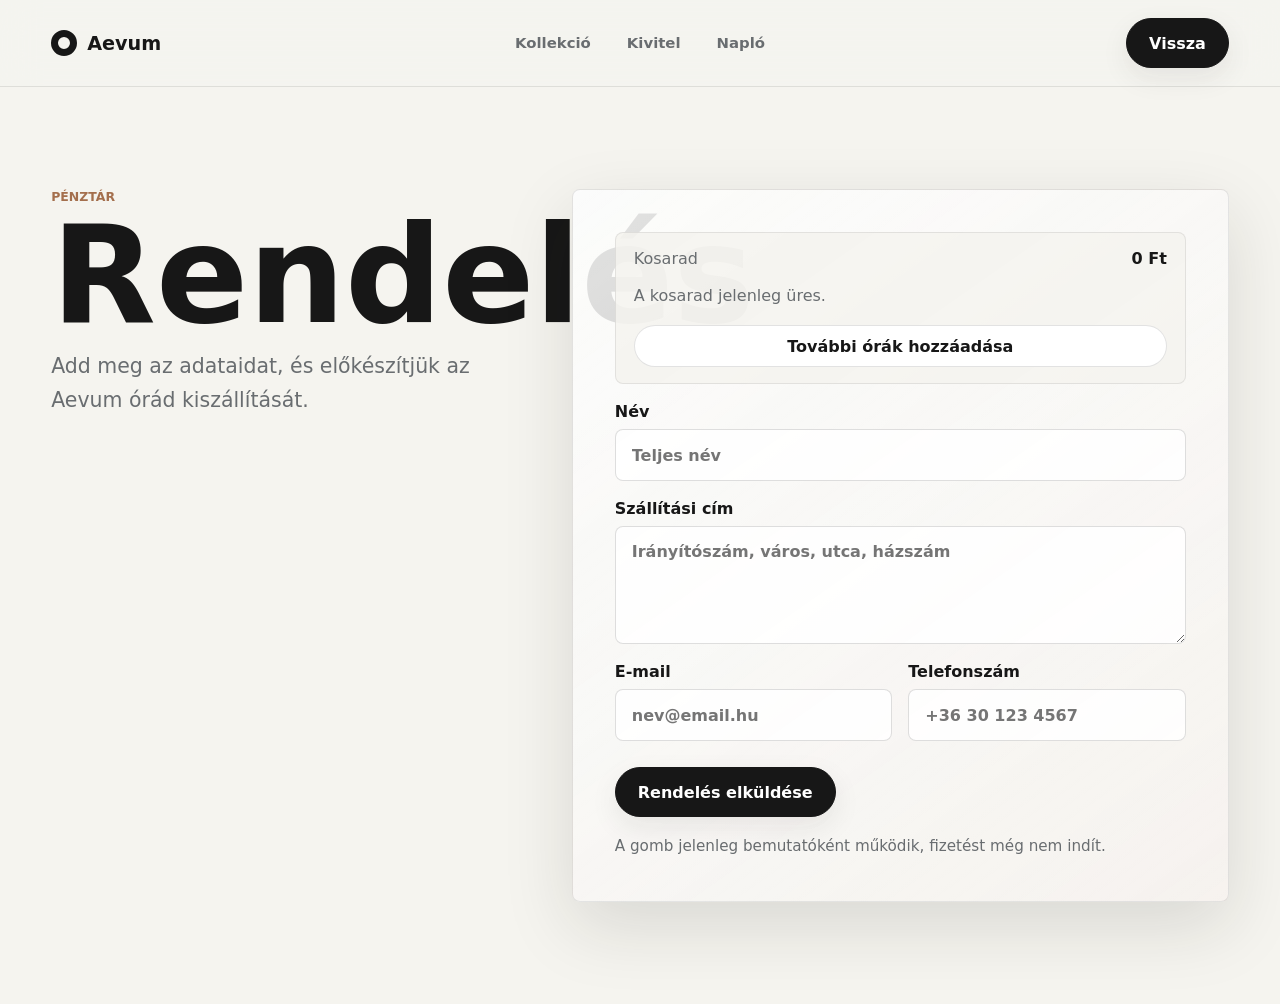
==== checkout.html @ 4ba53955 "Add files via upload" ====
<!DOCTYPE html>
<html lang="hu">
<head>
  <meta charset="UTF-8">
  <meta name="viewport" content="width=device-width, initial-scale=1.0">
  <title>Aevum pénztár</title>
  <link rel="stylesheet" href="styles.css">
</head>
<body>
  <header class="site-header">
    <a class="brand" href="index.html" aria-label="Vissza az Aevum főoldalra">
      <span class="brand-mark"></span>
      Aevum
    </a>
    <nav class="nav" aria-label="Fő navigáció">
      <a href="index.html#collection">Kollekció</a>
      <a href="index.html#craft">Kivitel</a>
      <a href="index.html#journal">Napló</a>
    </nav>
    <a class="icon-button bubble-button primary" href="index.html#collection">Vissza</a>
  </header>

  <main>
    <section class="checkout-hero">
      <div class="checkout-copy reveal">
        <p class="eyebrow">Pénztár</p>
        <h1>Rendelés</h1>
        <p class="hero-text">Add meg az adataidat, és előkészítjük az Aevum órád kiszállítását.</p>
      </div>

      <form class="checkout-form reveal" id="checkoutForm">
        <div class="cart-summary">
          <div class="cart-summary-head">
            <span>Kosarad</span>
            <strong id="cartTotal">0 Ft</strong>
          </div>
          <div class="cart-items" id="cartItems" aria-live="polite"></div>
          <a class="bubble-button small" href="index.html#collection">További órák hozzáadása</a>
        </div>

        <label>
          Név
          <input type="text" name="name" autocomplete="name" placeholder="Teljes név" required>
        </label>

        <label>
          Szállítási cím
          <textarea name="address" rows="4" autocomplete="shipping street-address" placeholder="Irányítószám, város, utca, házszám" required></textarea>
        </label>

        <div class="form-row">
          <label>
            E-mail
            <input type="email" name="email" autocomplete="email" placeholder="nev@email.hu" required>
          </label>

          <label>
            Telefonszám
            <input type="tel" name="phone" autocomplete="tel" placeholder="+36 30 123 4567" required>
          </label>
        </div>

        <button class="bubble-button primary checkout-submit" type="submit">Rendelés elküldése</button>
        <p class="form-note" id="formNote" aria-live="polite">A gomb jelenleg bemutatóként működik, fizetést még nem indít.</p>
      </form>
    </section>
  </main>

  <script src="app.js"></script>
</body>
</html>
---- styles.css ----
:root {
  --ink: #171717;
  --muted: #696d70;
  --paper: #f5f4ef;
  --panel: #ffffff;
  --line: rgba(23, 23, 23, 0.1);
  --accent: #a46f4d;
  --blue: #516c7d;
  --green: #7b8a70;
  --shadow: 0 24px 70px rgba(31, 29, 24, 0.13);
}

* {
  box-sizing: border-box;
}

html {
  scroll-behavior: smooth;
}

body {
  margin: 0;
  font-family: Inter, ui-sans-serif, system-ui, -apple-system, BlinkMacSystemFont, "Segoe UI", Arial, sans-serif;
  background: var(--paper);
  color: var(--ink);
  min-height: 100vh;
}

a {
  color: inherit;
  text-decoration: none;
}

button {
  font: inherit;
}

.site-header {
  position: sticky;
  top: 0;
  z-index: 20;
  display: grid;
  grid-template-columns: 1fr auto 1fr;
  align-items: center;
  gap: 24px;
  padding: 18px clamp(18px, 4vw, 56px);
  background: rgba(245, 244, 239, 0.82);
  border-bottom: 1px solid var(--line);
  backdrop-filter: blur(18px);
}

.brand {
  display: inline-flex;
  align-items: center;
  gap: 10px;
  width: max-content;
  font-weight: 800;
  font-size: 1.2rem;
}

.brand-mark {
  width: 26px;
  height: 26px;
  border: 7px solid var(--ink);
  border-radius: 50%;
  box-shadow: inset 0 0 0 2px var(--paper);
}

.nav {
  display: flex;
  align-items: center;
  gap: clamp(16px, 4vw, 36px);
  color: var(--muted);
  font-size: 0.93rem;
  font-weight: 600;
}

.nav a {
  position: relative;
}

.nav a::after {
  position: absolute;
  left: 0;
  bottom: -8px;
  width: 100%;
  height: 2px;
  background: var(--ink);
  transform: scaleX(0);
  transform-origin: right;
  transition: transform 220ms ease;
  content: "";
}

.nav a:hover::after {
  transform: scaleX(1);
  transform-origin: left;
}

.icon-button {
  justify-self: end;
  border: 0;
}

.cart-link {
  padding-right: 14px;
}

.shopping-cart {
  width: 32px;
  height: 32px;
  flex: 0 0 32px;
  display: block;
  margin: -3px -2px -3px -4px;
  overflow: visible;
  transform: translateX(0);
  transition: transform 180ms ease;
}

.cart-link.cart-ride .shopping-cart {
  animation: cartDriveRight 620ms cubic-bezier(0.2, 0.9, 0.22, 1) forwards;
}

.cart-count {
  display: inline-grid;
  place-items: center;
  min-width: 22px;
  height: 22px;
  padding: 0 6px;
  border-radius: 999px;
  background: #fff;
  color: var(--ink);
  font-size: 0.76rem;
  line-height: 1;
}

.hero {
  display: grid;
  grid-template-columns: minmax(0, 0.92fr) minmax(340px, 1.08fr);
  min-height: calc(92vh - 70px);
  padding: clamp(42px, 6vw, 82px) clamp(18px, 4vw, 56px) 36px;
  gap: clamp(28px, 5vw, 72px);
  align-items: center;
  overflow: hidden;
}

.hero-copy {
  max-width: 640px;
}

.eyebrow {
  margin: 0 0 16px;
  color: var(--accent);
  text-transform: uppercase;
  letter-spacing: 0;
  font-size: 0.78rem;
  font-weight: 800;
}

h1,
h2,
h3,
p {
  margin-top: 0;
}

h1 {
  margin-bottom: 18px;
  font-size: clamp(4.5rem, 17vw, 12.5rem);
  line-height: 0.82;
  letter-spacing: 0;
}

h2 {
  margin-bottom: 0;
  font-size: clamp(2.1rem, 5vw, 4.8rem);
  line-height: 0.95;
  letter-spacing: 0;
}

h3 {
  margin-bottom: 8px;
  font-size: 1.25rem;
}

.hero-text {
  max-width: 540px;
  color: var(--muted);
  font-size: clamp(1.02rem, 2vw, 1.28rem);
  line-height: 1.65;
}

.hero-actions {
  display: flex;
  flex-wrap: wrap;
  gap: 14px;
  margin-top: 34px;
}

.bubble-button {
  --button-bg: var(--panel);
  --button-color: var(--ink);
  position: relative;
  isolation: isolate;
  display: inline-flex;
  align-items: center;
  justify-content: center;
  gap: 9px;
  min-height: 50px;
  padding: 0 22px;
  border: 1px solid rgba(23, 23, 23, 0.12);
  border-radius: 999px;
  background: var(--button-bg);
  color: var(--button-color);
  cursor: pointer;
  overflow: hidden;
  font-weight: 800;
  box-shadow: 0 10px 28px rgba(23, 23, 23, 0.08);
  transition: transform 180ms ease, box-shadow 180ms ease, border-color 180ms ease;
}

.bubble-button::before,
.bubble-button::after {
  position: absolute;
  z-index: -1;
  width: 38px;
  height: 38px;
  border-radius: 50%;
  background: rgba(255, 255, 255, 0.38);
  transform: translate3d(-80px, 46px, 0) scale(0);
  transition: transform 420ms cubic-bezier(0.2, 0.9, 0.2, 1);
  content: "";
}

.bubble-button::before {
  left: var(--x, 50%);
  top: var(--y, 50%);
}

.bubble-button::after {
  width: 58px;
  height: 58px;
  background: rgba(255, 255, 255, 0.22);
  transform: translate3d(86px, -38px, 0) scale(0);
}

.bubble-button:hover {
  transform: translateY(-3px);
  box-shadow: 0 18px 38px rgba(23, 23, 23, 0.13);
  border-color: rgba(23, 23, 23, 0.2);
}

.bubble-button:hover::before {
  transform: translate3d(-10px, 2px, 0) scale(4.3);
}

.bubble-button:hover::after {
  transform: translate3d(16px, -4px, 0) scale(3.2);
}

.bubble-button.pop {
  animation: buttonPop 360ms ease;
}

.bubble-button.primary {
  --button-bg: var(--ink);
  --button-color: #fff;
  border-color: var(--ink);
}

.bubble-button.primary::before {
  background: rgba(164, 111, 77, 0.55);
}

.bubble-button.primary::after {
  background: rgba(123, 138, 112, 0.42);
}

.bubble-button.secondary {
  background: transparent;
}

.bubble-button.small {
  min-height: 42px;
  padding: 0 18px;
  box-shadow: none;
}

.hero-stage {
  position: relative;
  min-height: min(72vw, 660px);
  display: grid;
  place-items: center;
}

.watch-orbit {
  position: relative;
  width: min(72vw, 560px);
  aspect-ratio: 1;
  display: grid;
  place-items: center;
  border-radius: 50%;
  background:
    radial-gradient(circle at 52% 42%, rgba(255, 255, 255, 0.95), rgba(255, 255, 255, 0.25) 37%, transparent 38%),
    linear-gradient(135deg, rgba(81, 108, 125, 0.18), rgba(164, 111, 77, 0.18));
  animation: breathe 7s ease-in-out infinite;
}

.watch-shadow {
  position: absolute;
  bottom: 11%;
  width: 48%;
  height: 9%;
  background: rgba(23, 23, 23, 0.18);
  border-radius: 50%;
  filter: blur(12px);
  animation: shadowPulse 5s ease-in-out infinite;
}

.watch {
  position: relative;
  width: 180px;
  height: 460px;
  animation: floatWatch 5s ease-in-out infinite;
}

.strap {
  position: absolute;
  left: 50%;
  width: 88px;
  height: 168px;
  transform: translateX(-50%);
  background: linear-gradient(90deg, #151515, #343434 48%, #101010);
  border: 1px solid rgba(255, 255, 255, 0.18);
}

.strap-top {
  top: 0;
  border-radius: 32px 32px 10px 10px;
}

.strap-bottom {
  bottom: 0;
  border-radius: 10px 10px 32px 32px;
}

.case {
  position: absolute;
  inset: 136px 0;
  display: grid;
  place-items: center;
  border-radius: 50%;
  background: linear-gradient(145deg, #fbfaf6, #9d9d98 44%, #ffffff 52%, #777a78);
  box-shadow: var(--shadow);
}

.dial {
  position: relative;
  width: 142px;
  height: 142px;
  border-radius: 50%;
  background:
    linear-gradient(120deg, rgba(255, 255, 255, 0.7), transparent 38%),
    #eee9dd;
  border: 8px solid #202020;
  box-shadow: inset 0 0 34px rgba(23, 23, 23, 0.12);
}

.dial-brand {
  position: absolute;
  top: 46px;
  left: 0;
  width: 100%;
  text-align: center;
  font-size: 0.62rem;
  font-weight: 800;
}

.marker,
.hand,
.pin {
  position: absolute;
  display: block;
  background: var(--ink);
}

.marker {
  border-radius: 999px;
}

.m12,
.m6 {
  left: 50%;
  width: 3px;
  height: 16px;
  transform: translateX(-50%);
}

.m12 {
  top: 12px;
}

.m6 {
  bottom: 12px;
}

.m3,
.m9 {
  top: 50%;
  width: 16px;
  height: 3px;
  transform: translateY(-50%);
}

.m3 {
  right: 12px;
}

.m9 {
  left: 12px;
}

.hand {
  left: 50%;
  bottom: 50%;
  width: 4px;
  border-radius: 999px;
  transform-origin: bottom;
}

.hour-hand {
  height: 38px;
  transform: translateX(-50%) rotate(315deg);
}

.minute-hand {
  height: 50px;
  background: var(--accent);
  transform: translateX(-50%) rotate(42deg);
}

.pin {
  left: 50%;
  top: 50%;
  width: 13px;
  height: 13px;
  border-radius: 50%;
  transform: translate(-50%, -50%);
}

.floating-note {
  position: absolute;
  padding: 12px 15px;
  border: 1px solid rgba(23, 23, 23, 0.1);
  border-radius: 999px;
  background: rgba(255, 255, 255, 0.72);
  backdrop-filter: blur(14px);
  color: var(--muted);
  font-weight: 800;
  box-shadow: 0 18px 42px rgba(23, 23, 23, 0.1);
}

.note-one {
  top: 18%;
  right: 8%;
  animation: floatLabel 6s ease-in-out infinite;
}

.note-two {
  left: 8%;
  bottom: 18%;
  animation: floatLabel 6s 1.1s ease-in-out infinite;
}

.section {
  padding: clamp(70px, 10vw, 120px) clamp(18px, 4vw, 56px);
}

.section-heading {
  display: grid;
  grid-template-columns: minmax(0, 0.8fr) minmax(260px, 1.2fr);
  gap: 24px;
  align-items: end;
  margin-bottom: 32px;
}

.product-grid {
  display: grid;
  grid-template-columns: repeat(3, minmax(0, 1fr));
  gap: 18px;
}

.product-card {
  position: relative;
  display: grid;
  min-height: 430px;
  padding: 22px;
  border: 1px solid var(--line);
  border-radius: 8px;
  background: rgba(255, 255, 255, 0.62);
  overflow: hidden;
  box-shadow: 0 18px 48px rgba(23, 23, 23, 0.07);
  transition: transform 220ms ease, background 220ms ease;
}

.product-card:hover {
  transform: translateY(-8px);
  background: rgba(255, 255, 255, 0.86);
}

.product-card p {
  color: var(--muted);
  line-height: 1.55;
}

.mini-watch {
  position: relative;
  display: grid;
  place-items: center;
  min-height: 220px;
  margin-bottom: 20px;
}

.mini-watch::before {
  position: absolute;
  width: 190px;
  height: 190px;
  border-radius: 50%;
  background: rgba(81, 108, 125, 0.12);
  content: "";
}

.mini-strap {
  width: 54px;
  height: 188px;
  border-radius: 26px;
  background: #171717;
}

.mini-case {
  position: absolute;
  width: 118px;
  height: 118px;
  border-radius: 50%;
  border: 12px solid #d9d6ce;
  background: #fbfaf6;
  box-shadow: 0 18px 34px rgba(23, 23, 23, 0.14), inset 0 0 0 4px #171717;
}

.graphite .mini-strap {
  background: #1d2529;
}

.graphite .mini-case {
  border-color: #4b5354;
  background: #15191b;
}

.copper .mini-strap {
  background: #563b30;
}

.copper .mini-case {
  border-color: #a46f4d;
  background: #ded0c1;
}

.card-footer {
  display: flex;
  align-items: center;
  justify-content: space-between;
  align-self: end;
  gap: 12px;
  font-weight: 800;
}

.product-actions {
  flex-wrap: wrap;
}

.product-actions > span {
  margin-right: auto;
}

.quantity-control {
  display: inline-flex;
  align-items: center;
  gap: 8px;
}

.add-to-cart {
  min-width: 142px;
  justify-content: space-between;
}

.add-to-cart .add-label {
  margin-right: 8px;
}

.item-count {
  display: none;
  place-items: center;
  min-width: 24px;
  height: 24px;
  padding: 0 7px;
  border-radius: 999px;
  background: rgba(255, 255, 255, 0.96);
  color: var(--ink);
  font-size: 0.78rem;
  line-height: 1;
}

.quantity-control.added .item-count {
  display: inline-grid;
}

.plus-button {
  display: none;
  width: 42px;
  min-width: 42px;
  min-height: 42px;
  padding: 0;
  font-size: 1.18rem;
  line-height: 1;
}

.quantity-control.added .plus-button {
  display: inline-flex;
}

.craft {
  display: grid;
  grid-template-columns: minmax(0, 1.05fr) minmax(300px, 0.95fr);
  gap: clamp(28px, 6vw, 82px);
  align-items: start;
  background: #191a18;
  color: #f8f5ee;
}

.craft .eyebrow {
  color: #c0c9b5;
}

.craft-list {
  display: grid;
  gap: 14px;
}

.craft-list div {
  display: grid;
  grid-template-columns: 48px 1fr;
  gap: 18px;
  padding: 20px 0;
  border-bottom: 1px solid rgba(255, 255, 255, 0.16);
}

.craft-list span {
  color: #c89b7f;
  font-weight: 800;
}

.craft-list p {
  margin: 0;
  color: rgba(248, 245, 238, 0.76);
  line-height: 1.6;
}

.journal {
  padding-bottom: clamp(42px, 6vw, 82px);
}

.journal-panel {
  display: grid;
  grid-template-columns: 1fr auto;
  gap: 24px;
  align-items: end;
  padding: clamp(28px, 5vw, 58px);
  border-radius: 8px;
  background:
    linear-gradient(120deg, rgba(255, 255, 255, 0.5), transparent 42%),
    linear-gradient(135deg, rgba(123, 138, 112, 0.22), rgba(81, 108, 125, 0.18));
}

.journal-panel p:not(.eyebrow) {
  max-width: 590px;
  color: var(--muted);
  line-height: 1.65;
}

.checkout-hero {
  display: grid;
  grid-template-columns: minmax(0, 0.82fr) minmax(340px, 1.18fr);
  gap: clamp(28px, 5vw, 72px);
  align-items: start;
  min-height: calc(100vh - 70px);
  padding: clamp(54px, 8vw, 110px) clamp(18px, 4vw, 56px);
}

.checkout-copy {
  position: sticky;
  top: 118px;
}

.checkout-copy h1 {
  font-size: clamp(3.6rem, 12vw, 8.5rem);
}

.checkout-form {
  display: grid;
  gap: 18px;
  padding: clamp(22px, 4vw, 42px);
  border: 1px solid var(--line);
  border-radius: 8px;
  background:
    linear-gradient(145deg, rgba(255, 255, 255, 0.88), rgba(255, 255, 255, 0.58)),
    linear-gradient(135deg, rgba(123, 138, 112, 0.14), rgba(164, 111, 77, 0.14));
  box-shadow: var(--shadow);
}

.selected-watch,
.cart-summary {
  display: flex;
  flex-direction: column;
  gap: 16px;
  padding: 16px 18px;
  border: 1px solid rgba(23, 23, 23, 0.09);
  border-radius: 8px;
  background: rgba(245, 244, 239, 0.86);
}

.selected-watch span,
.cart-summary-head span,
.cart-item span,
.empty-cart,
.form-note {
  color: var(--muted);
}

.cart-summary-head,
.cart-item {
  display: flex;
  align-items: center;
  justify-content: space-between;
  gap: 16px;
  width: 100%;
}

.cart-items {
  display: grid;
  gap: 10px;
  width: 100%;
}

.cart-item {
  padding: 12px 0;
  border-top: 1px solid rgba(23, 23, 23, 0.08);
}

.cart-item div {
  display: grid;
  gap: 4px;
}

.empty-cart {
  margin: 0;
  line-height: 1.55;
}

.checkout-form label {
  display: grid;
  gap: 8px;
  color: var(--ink);
  font-weight: 800;
}

.checkout-form input,
.checkout-form textarea {
  width: 100%;
  border: 1px solid rgba(23, 23, 23, 0.14);
  border-radius: 8px;
  background: rgba(255, 255, 255, 0.82);
  color: var(--ink);
  font: inherit;
  font-weight: 600;
  outline: none;
  transition: border-color 180ms ease, box-shadow 180ms ease, background 180ms ease;
}

.checkout-form input {
  min-height: 52px;
  padding: 0 16px;
}

.checkout-form textarea {
  resize: vertical;
  min-height: 118px;
  padding: 15px 16px;
}

.checkout-form input:focus,
.checkout-form textarea:focus {
  border-color: rgba(164, 111, 77, 0.72);
  background: #fff;
  box-shadow: 0 0 0 4px rgba(164, 111, 77, 0.13);
}

.form-row {
  display: grid;
  grid-template-columns: repeat(2, minmax(0, 1fr));
  gap: 16px;
}

.checkout-submit {
  width: max-content;
  margin-top: 8px;
}

.form-note {
  margin: 0;
  line-height: 1.55;
  font-size: 0.95rem;
}

.checkout-form.submitted .form-note {
  color: #4f6346;
  font-weight: 800;
}

.thanks-page {
  display: grid;
  place-items: center;
  min-height: calc(100vh - 70px);
  padding: clamp(54px, 8vw, 110px) clamp(18px, 4vw, 56px);
}

.thanks-panel {
  max-width: 840px;
  padding: clamp(28px, 6vw, 72px);
  border: 1px solid var(--line);
  border-radius: 8px;
  background:
    linear-gradient(145deg, rgba(255, 255, 255, 0.9), rgba(255, 255, 255, 0.6)),
    linear-gradient(135deg, rgba(123, 138, 112, 0.2), rgba(81, 108, 125, 0.14));
  box-shadow: var(--shadow);
}

.thanks-panel h1 {
  font-size: clamp(3.2rem, 10vw, 8rem);
}

.reveal {
  opacity: 0;
  transform: translateY(24px);
  transition: opacity 700ms ease, transform 700ms ease;
}

.reveal.visible {
  opacity: 1;
  transform: translateY(0);
}

@keyframes floatWatch {
  0%,
  100% {
    transform: translateY(0) rotate(-5deg);
  }
  50% {
    transform: translateY(-18px) rotate(3deg);
  }
}

@keyframes breathe {
  0%,
  100% {
    transform: scale(1);
  }
  50% {
    transform: scale(1.025);
  }
}

@keyframes shadowPulse {
  0%,
  100% {
    transform: scale(1);
    opacity: 0.78;
  }
  50% {
    transform: scale(0.86);
    opacity: 0.52;
  }
}

@keyframes floatLabel {
  0%,
  100% {
    transform: translateY(0);
  }
  50% {
    transform: translateY(-12px);
  }
}

@keyframes buttonPop {
  0% {
    transform: scale(1);
  }
  42% {
    transform: scale(0.96);
  }
  100% {
    transform: scale(1);
  }
}

@keyframes cartDriveRight {
  0% {
    opacity: 1;
    transform: translateX(0) scale(1) rotate(0deg);
  }
  35% {
    opacity: 0.92;
    transform: translateX(13px) scale(0.88) rotate(4deg);
  }
  68% {
    opacity: 0.48;
    transform: translateX(25px) scale(0.58) rotate(-2deg);
  }
  100% {
    opacity: 0;
    transform: translateX(36px) scale(0.32) rotate(0deg);
  }
}

@media (max-width: 880px) {
  .site-header {
    grid-template-columns: 1fr auto;
  }

  .nav {
    display: none;
  }

  .hero,
  .section-heading,
  .craft,
  .journal-panel,
  .checkout-hero {
    grid-template-columns: 1fr;
  }

  .hero {
    min-height: auto;
    padding-top: 48px;
  }

  .hero-stage {
    min-height: 520px;
  }

  .product-grid {
    grid-template-columns: 1fr;
  }

  .product-card {
    min-height: 380px;
  }

  .journal-panel {
    align-items: start;
  }

  .checkout-copy {
    position: static;
  }

  .form-row {
    grid-template-columns: 1fr;
  }
}

@media (max-width: 520px) {
  .site-header {
    padding-inline: 14px;
  }

  .hero,
  .section {
    padding-inline: 14px;
  }

  .hero-actions {
    display: grid;
  }

  .bubble-button {
    width: 100%;
  }

  .selected-watch,
  .cart-summary-head,
  .cart-item {
    display: grid;
  }

  .product-actions .bubble-button {
    width: 100%;
  }

  .quantity-control {
    width: 100%;
  }

  .add-to-cart {
    width: calc(100% - 50px);
  }

  .plus-button {
    width: 42px;
  }

  .checkout-submit {
    width: 100%;
  }

  .icon-button {
    width: auto;
  }

  .watch-orbit {
    width: 100%;
  }

  .watch {
    transform-origin: center;
    scale: 0.86;
  }

  .floating-note {
    font-size: 0.82rem;
  }
}

@media (prefers-reduced-motion: reduce) {
  *,
  *::before,
  *::after {
    scroll-behavior: auto !important;
    animation-duration: 0.001ms !important;
    animation-iteration-count: 1 !important;
    transition-duration: 0.001ms !important;
  }
}
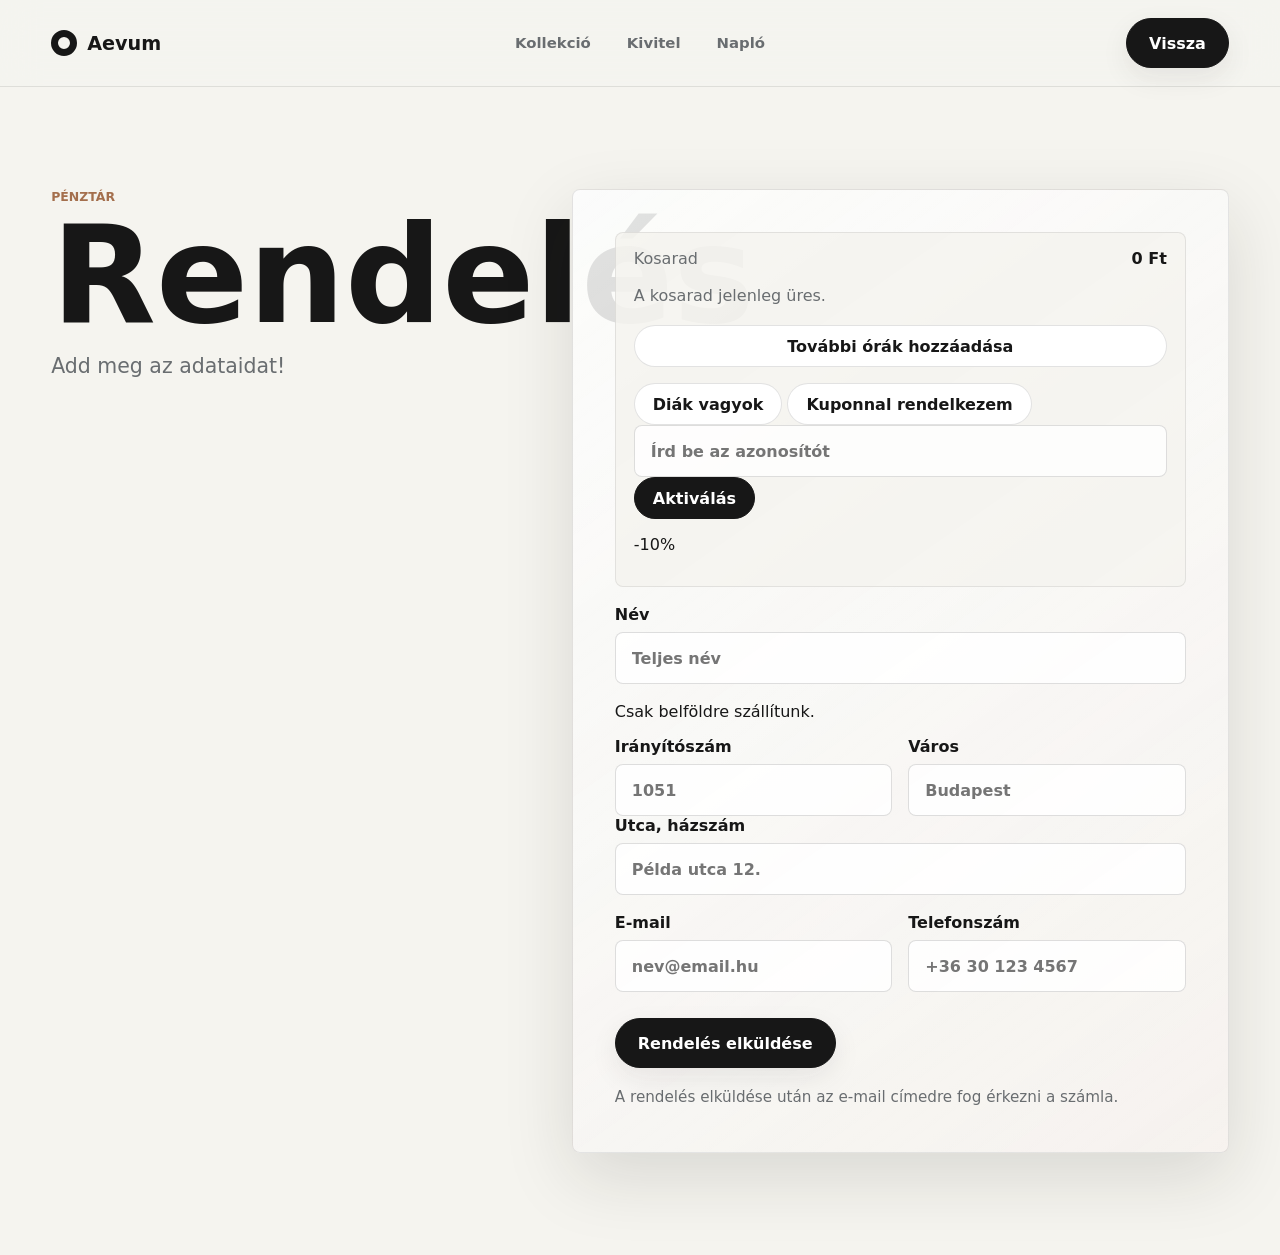
==== commit bcb9364a: "Update checkout page content and structure" ====
--- a/checkout.html
+++ b/checkout.html
@@ -25,7 +25,7 @@
       <div class="checkout-copy reveal">
         <p class="eyebrow">Pénztár</p>
         <h1>Rendelés</h1>
-        <p class="hero-text">Add meg az adataidat, és előkészítjük az Aevum órád kiszállítását.</p>
+        <p class="hero-text">Add meg az adataidat!</p>
       </div>
 
       <form class="checkout-form reveal" id="checkoutForm">
@@ -36,6 +36,21 @@
           </div>
           <div class="cart-items" id="cartItems" aria-live="polite"></div>
           <a class="bubble-button small" href="index.html#collection">További órák hozzáadása</a>
+          <div class="discount-panel" id="discountPanel">
+            <div class="discount-choice-row">
+              <button class="bubble-button small discount-choice" type="button" data-discount-type="student">Diák vagyok</button>
+              <button class="bubble-button small discount-choice" type="button" data-discount-type="coupon">Kuponnal rendelkezem</button>
+            </div>
+
+            <div class="discount-entry" id="discountEntry" aria-live="polite">
+              <div class="discount-input-row">
+                <input type="text" id="discountCode" name="discountCode" autocomplete="off" placeholder="Írd be az azonosítót">
+                <button class="bubble-button primary small" type="button" id="discountActivate">Aktiválás</button>
+              </div>
+              <p class="discount-message" id="discountMessage"></p>
+              <p class="discount-badge" id="discountBadge">-10%</p>
+            </div>
+          </div>
         </div>
 
         <label>
@@ -43,10 +58,25 @@
           <input type="text" name="name" autocomplete="name" placeholder="Teljes név" required>
         </label>
 
-        <label>
-          Szállítási cím
-          <textarea name="address" rows="4" autocomplete="shipping street-address" placeholder="Irányítószám, város, utca, házszám" required></textarea>
-        </label>
+        <div class="address-fields">
+          <p class="field-note">Csak belföldre szállítunk.</p>
+          <div class="form-row">
+            <label>
+              Irányítószám
+              <input type="text" name="zip" inputmode="numeric" autocomplete="shipping postal-code" placeholder="1051" required>
+            </label>
+
+            <label>
+              Város
+              <input type="text" name="city" autocomplete="shipping address-level2" placeholder="Budapest" required>
+            </label>
+          </div>
+
+          <label>
+            Utca, házszám
+            <input type="text" name="street" autocomplete="shipping street-address" placeholder="Példa utca 12." required>
+          </label>
+        </div>
 
         <div class="form-row">
           <label>
@@ -61,7 +91,7 @@
         </div>
 
         <button class="bubble-button primary checkout-submit" type="submit">Rendelés elküldése</button>
-        <p class="form-note" id="formNote" aria-live="polite">A gomb jelenleg bemutatóként működik, fizetést még nem indít.</p>
+        <p class="form-note" id="formNote" aria-live="polite">A rendelés elküldése után az e-mail címedre fog érkezni a számla.</p>
       </form>
     </section>
   </main>
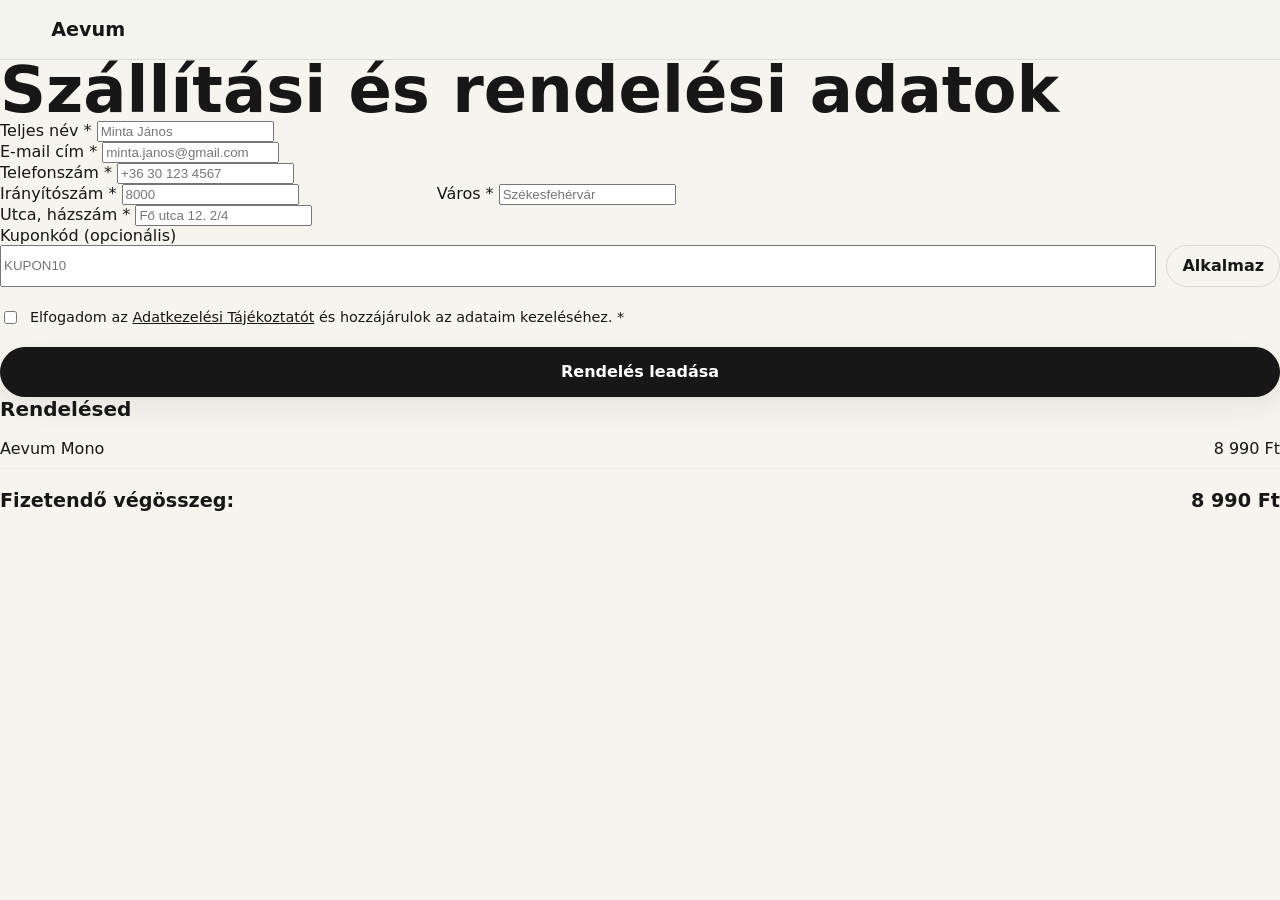
==== commit cccb9e8f: "Update checkout page layout and form fields" ====
--- a/checkout.html
+++ b/checkout.html
@@ -3,99 +3,174 @@
 <head>
   <meta charset="UTF-8">
   <meta name="viewport" content="width=device-width, initial-scale=1.0">
-  <title>Aevum pénztár</title>
+  <title>Aevum - Pénztár</title>
   <link rel="stylesheet" href="styles.css">
 </head>
 <body>
   <header class="site-header">
-    <a class="brand" href="index.html" aria-label="Vissza az Aevum főoldalra">
-      <span class="brand-mark"></span>
+    <a class="brand" href="index.html" aria-label="Aevum főoldal">
       Aevum
     </a>
-    <nav class="nav" aria-label="Fő navigáció">
-      <a href="index.html#collection">Kollekció</a>
-      <a href="index.html#craft">Kivitel</a>
-      <a href="index.html#journal">Napló</a>
-    </nav>
-    <a class="icon-button bubble-button primary" href="index.html#collection">Vissza</a>
   </header>
 
-  <main>
-    <section class="checkout-hero">
-      <div class="checkout-copy reveal">
-        <p class="eyebrow">Pénztár</p>
-        <h1>Rendelés</h1>
-        <p class="hero-text">Add meg az adataidat!</p>
-      </div>
+  <main class="checkout-container">
+    <section class="checkout-form-section">
+      <h2>Szállítási és rendelési adatok</h2>
+      
+      <form id="orderForm">
+        
+        <div class="form-group">
+          <label for="nev">Teljes név *</label>
+          <input type="text" id="nev" name="nev" required placeholder="Minta János">
+        </div>
 
-      <form class="checkout-form reveal" id="checkoutForm">
-        <div class="cart-summary">
-          <div class="cart-summary-head">
-            <span>Kosarad</span>
-            <strong id="cartTotal">0 Ft</strong>
+        <div class="form-group">
+          <label for="email">E-mail cím *</label>
+          <input type="email" id="email" name="email" required placeholder="minta.janos@gmail.com">
+        </div>
+
+        <div class="form-group">
+          <label for="telefon">Telefonszám *</label>
+          <input type="tel" id="telefon" name="telefon" required placeholder="+36 30 123 4567">
+        </div>
+
+        <div class="form-row" style="display: flex; gap: 15px;">
+          <div class="form-group" style="flex: 1;">
+            <label for="iranyitoszam">Irányítószám *</label>
+            <input type="text" id="iranyitoszam" name="iranyitoszam" required placeholder="8000">
           </div>
-          <div class="cart-items" id="cartItems" aria-live="polite"></div>
-          <a class="bubble-button small" href="index.html#collection">További órák hozzáadása</a>
-          <div class="discount-panel" id="discountPanel">
-            <div class="discount-choice-row">
-              <button class="bubble-button small discount-choice" type="button" data-discount-type="student">Diák vagyok</button>
-              <button class="bubble-button small discount-choice" type="button" data-discount-type="coupon">Kuponnal rendelkezem</button>
-            </div>
-
-            <div class="discount-entry" id="discountEntry" aria-live="polite">
-              <div class="discount-input-row">
-                <input type="text" id="discountCode" name="discountCode" autocomplete="off" placeholder="Írd be az azonosítót">
-                <button class="bubble-button primary small" type="button" id="discountActivate">Aktiválás</button>
-              </div>
-              <p class="discount-message" id="discountMessage"></p>
-              <p class="discount-badge" id="discountBadge">-10%</p>
-            </div>
+          <div class="form-group" style="flex: 2;">
+            <label for="varos">Város *</label>
+            <input type="text" id="varos" name="varos" required placeholder="Székesfehérvár">
           </div>
         </div>
 
-        <label>
-          Név
-          <input type="text" name="name" autocomplete="name" placeholder="Teljes név" required>
-        </label>
+        <div class="form-group">
+          <label for="utca_hazszam">Utca, házszám *</label>
+          <input type="text" id="utca_hazszam" name="utca_hazszam" required placeholder="Fő utca 12. 2/4">
+        </div>
 
-        <div class="address-fields">
-          <p class="field-note">Csak belföldre szállítunk.</p>
-          <div class="form-row">
-            <label>
-              Irányítószám
-              <input type="text" name="zip" inputmode="numeric" autocomplete="shipping postal-code" placeholder="1051" required>
-            </label>
+        <input type="hidden" id="termek" name="termek" value="Aevum Mono">
+        <input type="hidden" id="fizetett_osszeg" name="fizetett_osszeg" value="8990 Ft">
+        <input type="hidden" id="kedvezmenyes" name="kedvezmenyes" value="Nem">
 
-            <label>
-              Város
-              <input type="text" name="city" autocomplete="shipping address-level2" placeholder="Budapest" required>
-            </label>
+        <div class="form-group coupon-section">
+          <label for="couponInput">Kuponkód (opcionális)</label>
+          <div style="display: flex; gap: 10px;">
+            <input type="text" id="couponInput" placeholder="KUPON10" style="flex: 1;">
+            <button type="button" id="applyCouponBtn" class="bubble-button secondary small" style="margin: 0; padding: 10px 15px;">Alkalmaz</button>
           </div>
+          <span id="couponMessage" style="font-size: 0.85rem; margin-top: 5px; display: block;"></span>
+        </div>
 
-          <label>
-            Utca, házszám
-            <input type="text" name="street" autocomplete="shipping street-address" placeholder="Példa utca 12." required>
+        <div class="form-group checkbox-group" style="display: flex; align-items: flex-start; gap: 10px; margin-top: 20px;">
+          <input type="checkbox" id="adatvedelem" name="adatvedelem" required style="width: auto; margin-top: 4px;">
+          <label for="adatvedelem" style="font-size: 0.9rem; line-height: 1.4;">
+            Elfogadom az <a href="adatvedelem.html" target="_blank" style="text-decoration: underline;">Adatkezelési Tájékoztatót</a> és hozzájárulok az adataim kezeléséhez. *
           </label>
         </div>
 
-        <div class="form-row">
-          <label>
-            E-mail
-            <input type="email" name="email" autocomplete="email" placeholder="nev@email.hu" required>
-          </label>
+        <button type="submit" class="bubble-button primary" style="width: 100%; margin-top: 20px;">Rendelés leadása</button>
+      </form>
+    </section>
 
-          <label>
-            Telefonszám
-            <input type="tel" name="phone" autocomplete="tel" placeholder="+36 30 123 4567" required>
-          </label>
-        </div>
-
-        <button class="bubble-button primary checkout-submit" type="submit">Rendelés elküldése</button>
-        <p class="form-note" id="formNote" aria-live="polite">A rendelés elküldése után az e-mail címedre fog érkezni a számla.</p>
-      </form>
+    <section class="checkout-summary-section">
+      <h3>Rendelésed</h3>
+      <div class="summary-item" style="display: flex; justify-content: space-between; padding: 10px 0; border-bottom: 1px solid #eee;">
+        <span id="selectedWatchName">Aevum Mono</span>
+        <span id="basePrice">8 990 Ft</span>
+      </div>
+      <div class="summary-total" style="display: flex; justify-content: space-between; padding: 20px 0; font-weight: bold; font-size: 1.2rem;">
+        <span>Fizetendő végösszeg:</span>
+        <span id="finalPriceDisplay">8 990 Ft</span>
+      </div>
     </section>
   </main>
 
-  <script src="app.js"></script>
+  <script>
+    // 1. Óra típusának beolvasása az URL-ből
+    const urlParams = new URLSearchParams(window.location.search);
+    let selectedWatch = urlParams.get('ora') || "Aevum Mono";
+    
+    document.getElementById('selectedWatchName').innerText = selectedWatch;
+    document.getElementById('termek').value = selectedWatch;
+
+    let basePriceValue = 8990;
+    let currentPriceValue = 8990;
+
+    // 2. Kuponkód kezelése
+    const couponInput = document.getElementById('couponInput');
+    const applyBtn = document.getElementById('applyCouponBtn');
+    const couponMessage = document.getElementById('couponMessage');
+    const finalPriceDisplay = document.getElementById('finalPriceDisplay');
+    const kedvezmenyesHidden = document.getElementById('kedvezmenyes');
+    const fizetettOsszegHidden = document.getElementById('fizetett_osszeg');
+
+    applyBtn.addEventListener('click', () => {
+      const code = couponInput.value.trim().toUpperCase();
+      if (code === "DIAK20") {
+        currentPriceValue = Math.round(basePriceValue * 0.8); // 20% kedvezmény
+        finalPriceDisplay.innerText = currentPriceValue.toLocaleString() + " Ft";
+        fizetettOsszegHidden.value = currentPriceValue + " Ft";
+        kedvezmenyesHidden.value = "Igen";
+        
+        couponMessage.style.color = "green";
+        couponMessage.innerText = "Sikeres kupon! 20% kedvezmény levonva.";
+      } else if (code === "") {
+        couponMessage.innerText = "";
+      } else {
+        couponMessage.style.color = "red";
+        couponMessage.innerText = "Érvénytelen kuponkód.";
+        
+        // Visszaállítás alapárra
+        currentPriceValue = basePriceValue;
+        finalPriceDisplay.innerText = basePriceValue.toLocaleString() + " Ft";
+        fizetettOsszegHidden.value = basePriceValue + " Ft";
+        kedvezmenyesHidden.value = "Nem";
+      }
+    });
+
+    // 3. Adatküldés a megadott Google Scripthez
+    const SCRIPT_URL = "https://script.google.com/macros/s/AKfycbwmfuXKJFoaFWemBFzPDcs_JN0XKtBzb9PmFLlstRIOnYpuz2wGzEUM7_p89gnlhCYR/exec";
+
+    const form = document.getElementById('orderForm');
+    form.addEventListener('submit', e => {
+      e.preventDefault();
+      
+      const submitBtn = form.querySelector('button[type="submit"]');
+      submitBtn.disabled = true;
+      submitBtn.innerText = "Feldolgozás...";
+
+      // Form adatok összegyűjtése és URL-kódolt formátumba alakítása a Google Apps Script számára
+      const formData = new FormData(form);
+      const searchParams = new URLSearchParams();
+      for (const pair of formData.entries()) {
+        searchParams.append(pair[0], pair[1]);
+      }
+
+      fetch(SCRIPT_URL, {
+        method: 'POST',
+        body: searchParams,
+        headers: {
+          'Content-Type': 'application/x-www-form-urlencoded'
+        }
+      })
+      .then(response => response.json())
+      .then(data => {
+        if (data.result === 'success') {
+          window.location.href = "thankyou.html";
+        } else {
+          alert("Hiba történt a rendelés elküldésekor: " + data.error);
+          submitBtn.disabled = false;
+          submitBtn.innerText = "Rendelés leadása";
+        }
+      })
+      .catch(error => {
+        // Ha sikeresen beíródott az adat a Google-be, de a böngésző hálózati okokból
+        // mégis hibát észlel, akkor is átirányítjuk a köszönő oldalra:
+        window.location.href = "thankyou.html";
+      });
+    });
+  </script>
 </body>
 </html>
--- a/styles.css
+++ b/styles.css
@@ -245,16 +245,14 @@
 }
 
 .bubble-button:hover {
-  transform: translateY(-3px);
-  box-shadow: 0 18px 38px rgba(23, 23, 23, 0.13);
   border-color: rgba(23, 23, 23, 0.2);
 }
 
-.bubble-button:hover::before {
+.bubble-button.pop::before {
   transform: translate3d(-10px, 2px, 0) scale(4.3);
 }
 
-.bubble-button:hover::after {
+.bubble-button.pop::after {
   transform: translate3d(16px, -4px, 0) scale(3.2);
 }
 
@@ -304,6 +302,79 @@
     radial-gradient(circle at 52% 42%, rgba(255, 255, 255, 0.95), rgba(255, 255, 255, 0.25) 37%, transparent 38%),
     linear-gradient(135deg, rgba(81, 108, 125, 0.18), rgba(164, 111, 77, 0.18));
   animation: breathe 7s ease-in-out infinite;
+}
+
+.image-orbit {
+  width: min(70vw, 560px);
+  min-height: min(76vw, 660px);
+  aspect-ratio: 0.78;
+  background:
+    radial-gradient(circle at 50% 48%, rgba(255, 255, 255, 0.72), rgba(255, 255, 255, 0.18) 38%, transparent 62%),
+    linear-gradient(135deg, rgba(81, 108, 125, 0.16), rgba(164, 111, 77, 0.14));
+  overflow: visible;
+}
+
+.feature-watch-wrap {
+  --watch-scroll-y: 0px;
+  --watch-scroll-rotate: 0deg;
+  position: relative;
+  z-index: 2;
+  display: block;
+  width: min(64%, 355px);
+  height: auto;
+  transform: translateY(var(--watch-scroll-y)) rotate(var(--watch-scroll-rotate));
+  transition: transform 120ms linear;
+  animation: imageFloat 5.4s ease-in-out infinite;
+}
+
+.feature-watch-image {
+  display: block;
+  width: 100%;
+  height: auto;
+  filter: drop-shadow(0 28px 42px rgba(23, 23, 23, 0.22));
+}
+
+.feature-watch-hands {
+  position: absolute;
+  inset: 0;
+  z-index: 3;
+  pointer-events: none;
+}
+
+.feature-hand {
+  position: absolute;
+  left: 50%;
+  top: 42.7%;
+  display: block;
+  border-radius: 999px;
+  background: #f7f8fb;
+  box-shadow: 0 0 0 1px rgba(18, 22, 26, 0.2), 0 2px 6px rgba(0, 0, 0, 0.22);
+  transform-origin: 50% 100%;
+}
+
+.feature-hour-hand {
+  width: 4px;
+  height: 10%;
+  transform: translate(-50%, -100%) rotate(var(--feature-hour-rotation, 310deg));
+}
+
+.feature-minute-hand {
+  width: 3px;
+  height: 14%;
+  transform: translate(-50%, -100%) rotate(var(--feature-minute-rotation, 42deg));
+}
+
+.feature-pin {
+  position: absolute;
+  left: 50%;
+  top: 42.7%;
+  width: 12px;
+  height: 12px;
+  border: 2px solid #eef1f5;
+  border-radius: 50%;
+  background: #c4cbd4;
+  box-shadow: 0 2px 8px rgba(0, 0, 0, 0.24);
+  transform: translate(-50%, -50%);
 }
 
 .watch-shadow {
@@ -315,6 +386,12 @@
   border-radius: 50%;
   filter: blur(12px);
   animation: shadowPulse 5s ease-in-out infinite;
+}
+
+.image-shadow {
+  bottom: 7%;
+  width: 46%;
+  height: 7%;
 }
 
 .watch {
@@ -575,17 +652,22 @@
 }
 
 .product-actions {
-  flex-wrap: wrap;
+  display: grid;
+  grid-template-columns: 1fr auto auto;
+  align-items: center;
+  gap: 12px;
 }
 
 .product-actions > span {
-  margin-right: auto;
+  margin-right: 0;
+  white-space: nowrap;
 }
 
 .quantity-control {
   display: inline-flex;
   align-items: center;
   gap: 8px;
+  white-space: nowrap;
 }
 
 .add-to-cart {
@@ -614,7 +696,8 @@
   display: inline-grid;
 }
 
-.plus-button {
+.plus-button,
+.minus-button {
   display: none;
   width: 42px;
   min-width: 42px;
@@ -624,8 +707,14 @@
   line-height: 1;
 }
 
-.quantity-control.added .plus-button {
+.quantity-control.added .plus-button,
+.quantity-control.added .minus-button {
   display: inline-flex;
+}
+
+.minus-button {
+  background: rgba(255, 255, 255, 0.68);
+  color: var(--ink);
 }
 
 .craft {
@@ -761,16 +850,197 @@
   gap: 4px;
 }
 
+.cart-line {
+  display: flex;
+  align-items: center;
+  justify-content: space-between;
+  gap: 16px;
+  width: 100%;
+  padding-top: 12px;
+  border-top: 1px solid rgba(23, 23, 23, 0.08);
+}
+
+.cart-total-line {
+  color: var(--ink);
+  font-weight: 800;
+}
+
+.discount-line {
+  color: #4f6346;
+}
+
+.discount-line em {
+  display: inline-flex;
+  margin-left: 6px;
+  padding: 4px 8px;
+  border-radius: 999px;
+  background: rgba(123, 138, 112, 0.16);
+  color: #3e5436;
+  font-style: normal;
+  font-weight: 900;
+  animation: discountPop 420ms cubic-bezier(0.2, 0.9, 0.2, 1) both;
+}
+
+.cart-remove {
+  width: 42px;
+  min-width: 42px;
+  min-height: 42px;
+  padding: 0;
+  box-shadow: none;
+}
+
+.trash-icon {
+  position: relative;
+  width: 16px;
+  height: 18px;
+  border: 2px solid currentColor;
+  border-top: 0;
+  border-radius: 0 0 4px 4px;
+}
+
+.trash-icon::before {
+  position: absolute;
+  left: -3px;
+  top: -6px;
+  width: 20px;
+  height: 2px;
+  border-radius: 999px;
+  background: currentColor;
+  content: "";
+}
+
+.trash-icon::after {
+  position: absolute;
+  left: 4px;
+  top: -10px;
+  width: 8px;
+  height: 4px;
+  border: 2px solid currentColor;
+  border-bottom: 0;
+  border-radius: 4px 4px 0 0;
+  content: "";
+}
+
 .empty-cart {
   margin: 0;
   line-height: 1.55;
 }
 
+.discount-panel {
+  display: grid;
+  gap: 12px;
+  padding: 14px;
+  border: 1px solid rgba(81, 108, 125, 0.2);
+  border-radius: 8px;
+  background:
+    linear-gradient(135deg, rgba(81, 108, 125, 0.12), rgba(123, 138, 112, 0.12)),
+    rgba(255, 255, 255, 0.52);
+  overflow: hidden;
+}
+
+.discount-choice-row {
+  display: grid;
+  grid-template-columns: repeat(2, minmax(0, 1fr));
+  gap: 10px;
+}
+
+.discount-choice {
+  min-height: 42px;
+  padding: 0 14px;
+  box-shadow: none;
+}
+
+.discount-choice.active {
+  background: var(--ink);
+  color: #fff;
+}
+
+.discount-entry {
+  display: none;
+  gap: 8px;
+  animation: discountReveal 360ms ease both;
+}
+
+.discount-panel.open .discount-entry {
+  display: grid;
+}
+
+.discount-input-row {
+  display: grid;
+  grid-template-columns: minmax(0, 1fr) auto;
+  gap: 10px;
+  align-items: center;
+}
+
+.discount-input-row input {
+  min-height: 44px;
+  border: 1px solid rgba(23, 23, 23, 0.14);
+  border-radius: 8px;
+  background: rgba(255, 255, 255, 0.82);
+  color: var(--ink);
+  font: inherit;
+  font-weight: 600;
+  padding: 0 14px;
+  outline: none;
+}
+
+.discount-input-row input:focus {
+  border-color: rgba(164, 111, 77, 0.72);
+  background: #fff;
+  box-shadow: 0 0 0 4px rgba(164, 111, 77, 0.13);
+}
+
+.discount-message {
+  margin: 0;
+  color: var(--muted);
+  line-height: 1.45;
+  font-size: 0.92rem;
+}
+
+.discount-message.error {
+  color: #9b3f32;
+  font-weight: 800;
+}
+
+.discount-message.success {
+  color: #4f6346;
+  font-weight: 800;
+}
+
+.discount-badge {
+  display: none;
+  width: max-content;
+  margin: 0;
+  padding: 8px 12px;
+  border-radius: 999px;
+  background: #171717;
+  color: #fff;
+  font-weight: 900;
+  box-shadow: 0 14px 30px rgba(23, 23, 23, 0.16);
+  animation: discountPop 420ms cubic-bezier(0.2, 0.9, 0.2, 1) both;
+}
+
+.discount-panel.applied .discount-badge {
+  display: inline-flex;
+}
+
 .checkout-form label {
   display: grid;
   gap: 8px;
   color: var(--ink);
   font-weight: 800;
+}
+
+.address-fields {
+  display: grid;
+  gap: 16px;
+}
+
+.field-note {
+  margin: 0;
+  color: var(--muted);
+  line-height: 1.55;
+  font-size: 0.95rem;
 }
 
 .checkout-form input,
@@ -869,6 +1139,16 @@
   }
 }
 
+@keyframes imageFloat {
+  0%,
+  100% {
+    margin-top: 0;
+  }
+  50% {
+    margin-top: -18px;
+  }
+}
+
 @keyframes breathe {
   0%,
   100% {
@@ -929,6 +1209,32 @@
   100% {
     opacity: 0;
     transform: translateX(36px) scale(0.32) rotate(0deg);
+  }
+}
+
+@keyframes discountReveal {
+  0% {
+    opacity: 0;
+    transform: translateY(-8px);
+  }
+  100% {
+    opacity: 1;
+    transform: translateY(0);
+  }
+}
+
+@keyframes discountPop {
+  0% {
+    opacity: 0;
+    transform: scale(0.82);
+  }
+  70% {
+    opacity: 1;
+    transform: scale(1.06);
+  }
+  100% {
+    opacity: 1;
+    transform: scale(1);
   }
 }
 
@@ -1004,18 +1310,22 @@
   }
 
   .product-actions .bubble-button {
-    width: 100%;
+    width: auto;
   }
 
   .quantity-control {
-    width: 100%;
-  }
-
-  .add-to-cart {
-    width: calc(100% - 50px);
-  }
-
-  .plus-button {
+    width: auto;
+  }
+
+  .product-actions .add-to-cart {
+    width: auto;
+  }
+
+  .product-actions .plus-button {
+    width: 42px;
+  }
+
+  .product-actions .minus-button {
     width: 42px;
   }
 
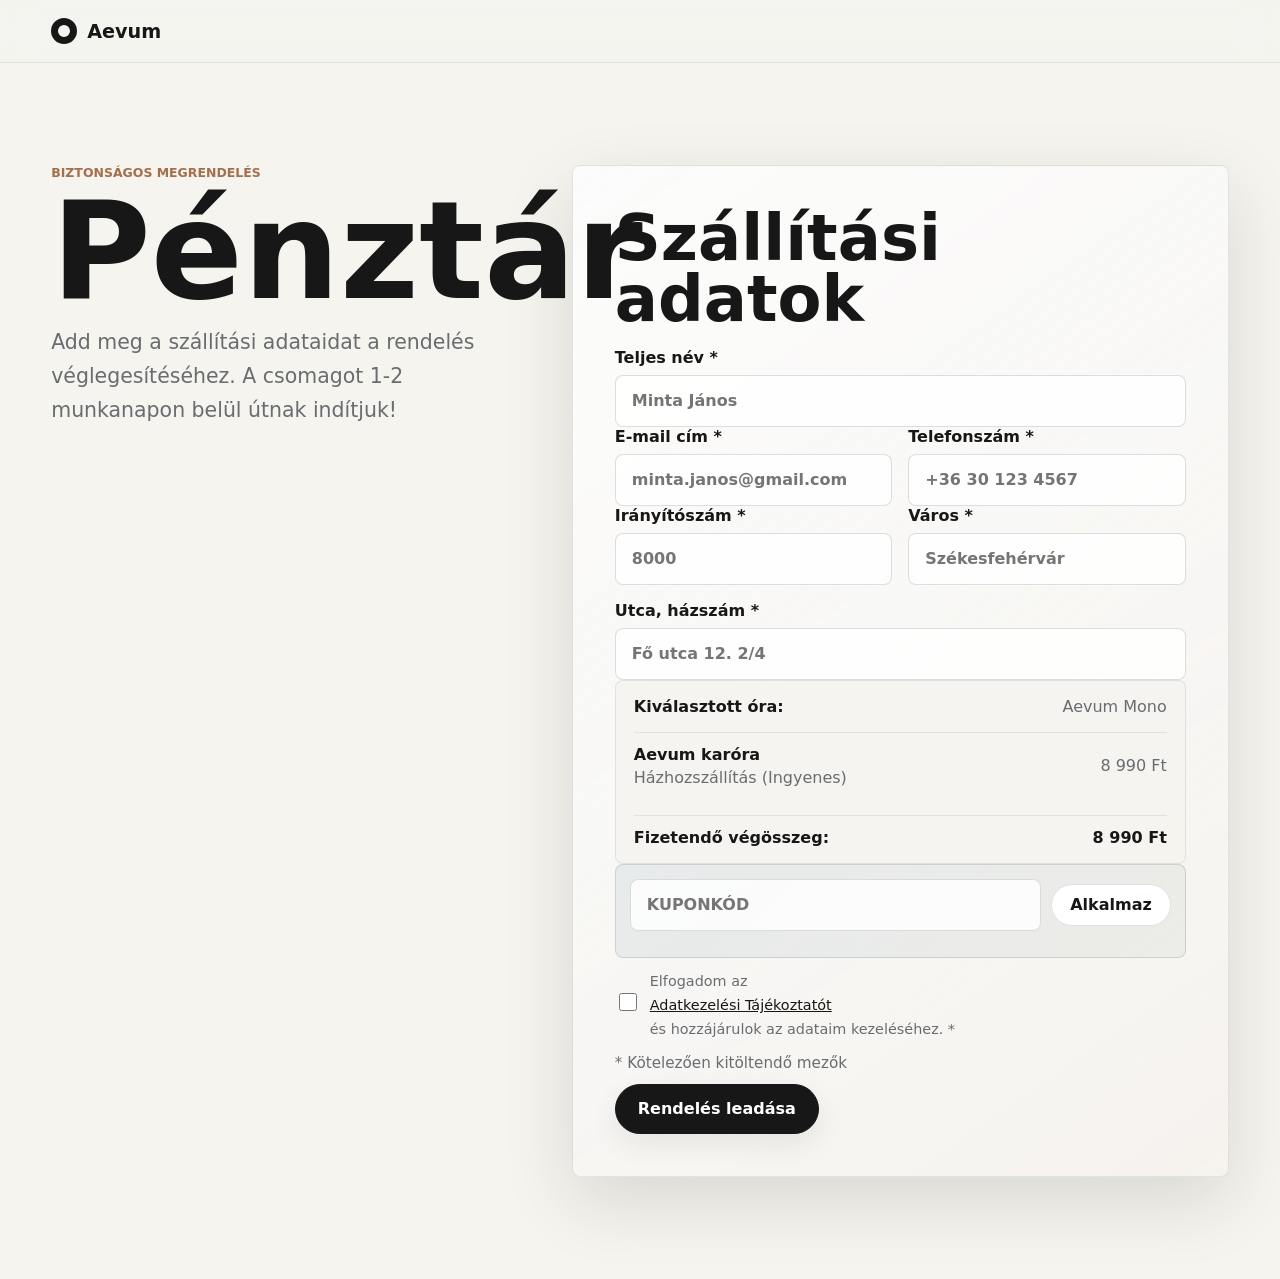
==== commit 41b65240: "Refactor checkout form layout and improve labels" ====
--- a/checkout.html
+++ b/checkout.html
@@ -9,86 +9,104 @@
 <body>
   <header class="site-header">
     <a class="brand" href="index.html" aria-label="Aevum főoldal">
+      <span class="brand-mark"></span>
       Aevum
     </a>
   </header>
 
-  <main class="checkout-container">
-    <section class="checkout-form-section">
-      <h2>Szállítási és rendelési adatok</h2>
+  <main class="checkout-hero">
+    <section class="checkout-copy">
+      <p class="eyebrow">Biztonságos megrendelés</p>
+      <h1>Pénztár</h1>
+      <p class="hero-text">Add meg a szállítási adataidat a rendelés véglegesítéséhez. A csomagot 1-2 munkanapon belül útnak indítjuk!</p>
+    </section>
+
+    <section class="checkout-form">
+      <h2>Szállítási adatok</h2>
       
       <form id="orderForm">
-        
-        <div class="form-group">
-          <label for="nev">Teljes név *</label>
+        <label>
+          Teljes név *
           <input type="text" id="nev" name="nev" required placeholder="Minta János">
+        </label>
+
+        <div class="form-row">
+          <label>
+            E-mail cím *
+            <input type="email" id="email" name="email" required placeholder="minta.janos@gmail.com">
+          </label>
+          <label>
+            Telefonszám *
+            <input type="tel" id="telefon" name="telefon" required placeholder="+36 30 123 4567">
+          </label>
         </div>
 
-        <div class="form-group">
-          <label for="email">E-mail cím *</label>
-          <input type="email" id="email" name="email" required placeholder="minta.janos@gmail.com">
+        <div class="address-fields">
+          <div class="form-row">
+            <label>
+              Irányítószám *
+              <input type="text" id="iranyitoszam" name="iranyitoszam" required placeholder="8000">
+            </label>
+            <label>
+              Város *
+              <input type="text" id="varos" name="varos" required placeholder="Székesfehérvár">
+            </label>
+          </div>
+
+          <label>
+            Utca, házszám *
+            <input type="text" id="utca_hazszam" name="utca_hazszam" required placeholder="Fő utca 12. 2/4">
+          </label>
         </div>
 
-        <div class="form-group">
-          <label for="telefon">Telefonszám *</label>
-          <input type="tel" id="telefon" name="telefon" required placeholder="+36 30 123 4567">
-        </div>
+        <input type="hidden" id="termek" name="termek" value="Aevum Mono">
+        <input type="hidden" id="fizetett_osszeg" name="fizetett_osszeg" value="8 990 Ft">
+        <input type="hidden" id="kedvezmenyes" name="kedvezmenyes" value="Nem">
 
-        <div class="form-row" style="display: flex; gap: 15px;">
-          <div class="form-group" style="flex: 1;">
-            <label for="iranyitoszam">Irányítószám *</label>
-            <input type="text" id="iranyitoszam" name="iranyitoszam" required placeholder="8000">
+        <div class="cart-summary">
+          <div class="cart-summary-head">
+            <strong>Kiválasztott óra:</strong>
+            <span id="selectedWatchName">Aevum Mono</span>
           </div>
-          <div class="form-group" style="flex: 2;">
-            <label for="varos">Város *</label>
-            <input type="text" id="varos" name="varos" required placeholder="Székesfehérvár">
+          <div class="cart-items">
+            <div class="cart-item">
+              <div>
+                <strong>Aevum karóra</strong>
+                <span>Házhozszállítás (Ingyenes)</span>
+              </div>
+              <span id="basePrice">8 990 Ft</span>
+            </div>
+          </div>
+          <div class="cart-line cart-total-line">
+            <span>Fizetendő végösszeg:</span>
+            <span id="finalPriceDisplay">8 990 Ft</span>
           </div>
         </div>
 
-        <div class="form-group">
-          <label for="utca_hazszam">Utca, házszám *</label>
-          <input type="text" id="utca_hazszam" name="utca_hazszam" required placeholder="Fő utca 12. 2/4">
+        <div class="discount-panel open">
+          <div class="discount-input-row">
+            <input type="text" id="couponInput" placeholder="KUPONKÓD">
+            <button type="button" id="applyCouponBtn" class="bubble-button small">Alkalmaz</button>
+          </div>
+          <p id="couponMessage" class="discount-message"></p>
         </div>
 
-        <input type="hidden" id="termek" name="termek" value="Aevum Mono">
-        <input type="hidden" id="fizetett_osszeg" name="fizetett_osszeg" value="8990 Ft">
-        <input type="hidden" id="kedvezmenyes" name="kedvezmenyes" value="Nem">
-
-        <div class="form-group coupon-section">
-          <label for="couponInput">Kuponkód (opcionális)</label>
-          <div style="display: flex; gap: 10px;">
-            <input type="text" id="couponInput" placeholder="KUPON10" style="flex: 1;">
-            <button type="button" id="applyCouponBtn" class="bubble-button secondary small" style="margin: 0; padding: 10px 15px;">Alkalmaz</button>
-          </div>
-          <span id="couponMessage" style="font-size: 0.85rem; margin-top: 5px; display: block;"></span>
-        </div>
-
-        <div class="form-group checkbox-group" style="display: flex; align-items: flex-start; gap: 10px; margin-top: 20px;">
-          <input type="checkbox" id="adatvedelem" name="adatvedelem" required style="width: auto; margin-top: 4px;">
-          <label for="adatvedelem" style="font-size: 0.9rem; line-height: 1.4;">
-            Elfogadom az <a href="adatvedelem.html" target="_blank" style="text-decoration: underline;">Adatkezelési Tájékoztatót</a> és hozzájárulok az adataim kezeléséhez. *
+        <div style="display: flex; align-items: flex-start; gap: 10px; margin: 15px 0;">
+          <input type="checkbox" id="adatvedelem" name="adatvedelem" required style="width: 18px; height: 18px; cursor: pointer; margin-top: 3px;">
+          <label for="adatvedelem" style="font-weight: normal; font-size: 0.9rem; color: var(--muted); cursor: pointer;">
+            Elfogadom az <a href="adatvedelem.html" target="_blank" style="text-decoration: underline; color: var(--ink);">Adatkezelési Tájékoztatót</a> és hozzájárulok az adataim kezeléséhez. *
           </label>
         </div>
 
-        <button type="submit" class="bubble-button primary" style="width: 100%; margin-top: 20px;">Rendelés leadása</button>
+        <p class="form-note">* Kötelezően kitöltendő mezők</p>
+
+        <button type="submit" class="bubble-button primary checkout-submit">Rendelés leadása</button>
       </form>
-    </section>
-
-    <section class="checkout-summary-section">
-      <h3>Rendelésed</h3>
-      <div class="summary-item" style="display: flex; justify-content: space-between; padding: 10px 0; border-bottom: 1px solid #eee;">
-        <span id="selectedWatchName">Aevum Mono</span>
-        <span id="basePrice">8 990 Ft</span>
-      </div>
-      <div class="summary-total" style="display: flex; justify-content: space-between; padding: 20px 0; font-weight: bold; font-size: 1.2rem;">
-        <span>Fizetendő végösszeg:</span>
-        <span id="finalPriceDisplay">8 990 Ft</span>
-      </div>
     </section>
   </main>
 
   <script>
-    // 1. Óra típusának beolvasása az URL-ből
+    // 1. Óra beolvasása az URL-ből
     const urlParams = new URLSearchParams(window.location.search);
     let selectedWatch = urlParams.get('ora') || "Aevum Mono";
     
@@ -111,26 +129,25 @@
       if (code === "DIAK20") {
         currentPriceValue = Math.round(basePriceValue * 0.8); // 20% kedvezmény
         finalPriceDisplay.innerText = currentPriceValue.toLocaleString() + " Ft";
-        fizetettOsszegHidden.value = currentPriceValue + " Ft";
+        fizetettOsszegHidden.value = currentPriceValue.toLocaleString() + " Ft";
         kedvezmenyesHidden.value = "Igen";
         
-        couponMessage.style.color = "green";
+        couponMessage.className = "discount-message success";
         couponMessage.innerText = "Sikeres kupon! 20% kedvezmény levonva.";
       } else if (code === "") {
         couponMessage.innerText = "";
       } else {
-        couponMessage.style.color = "red";
+        couponMessage.className = "discount-message error";
         couponMessage.innerText = "Érvénytelen kuponkód.";
         
-        // Visszaállítás alapárra
         currentPriceValue = basePriceValue;
         finalPriceDisplay.innerText = basePriceValue.toLocaleString() + " Ft";
-        fizetettOsszegHidden.value = basePriceValue + " Ft";
+        fizetettOsszegHidden.value = basePriceValue.toLocaleString() + " Ft";
         kedvezmenyesHidden.value = "Nem";
       }
     });
 
-    // 3. Adatküldés a megadott Google Scripthez
+    // 3. Adatküldés a Google Táblázatba
     const SCRIPT_URL = "https://script.google.com/macros/s/AKfycbwmfuXKJFoaFWemBFzPDcs_JN0XKtBzb9PmFLlstRIOnYpuz2wGzEUM7_p89gnlhCYR/exec";
 
     const form = document.getElementById('orderForm');
@@ -141,7 +158,6 @@
       submitBtn.disabled = true;
       submitBtn.innerText = "Feldolgozás...";
 
-      // Form adatok összegyűjtése és URL-kódolt formátumba alakítása a Google Apps Script számára
       const formData = new FormData(form);
       const searchParams = new URLSearchParams();
       for (const pair of formData.entries()) {
@@ -166,8 +182,6 @@
         }
       })
       .catch(error => {
-        // Ha sikeresen beíródott az adat a Google-be, de a böngésző hálózati okokból
-        // mégis hibát észlel, akkor is átirányítjuk a köszönő oldalra:
         window.location.href = "thankyou.html";
       });
     });
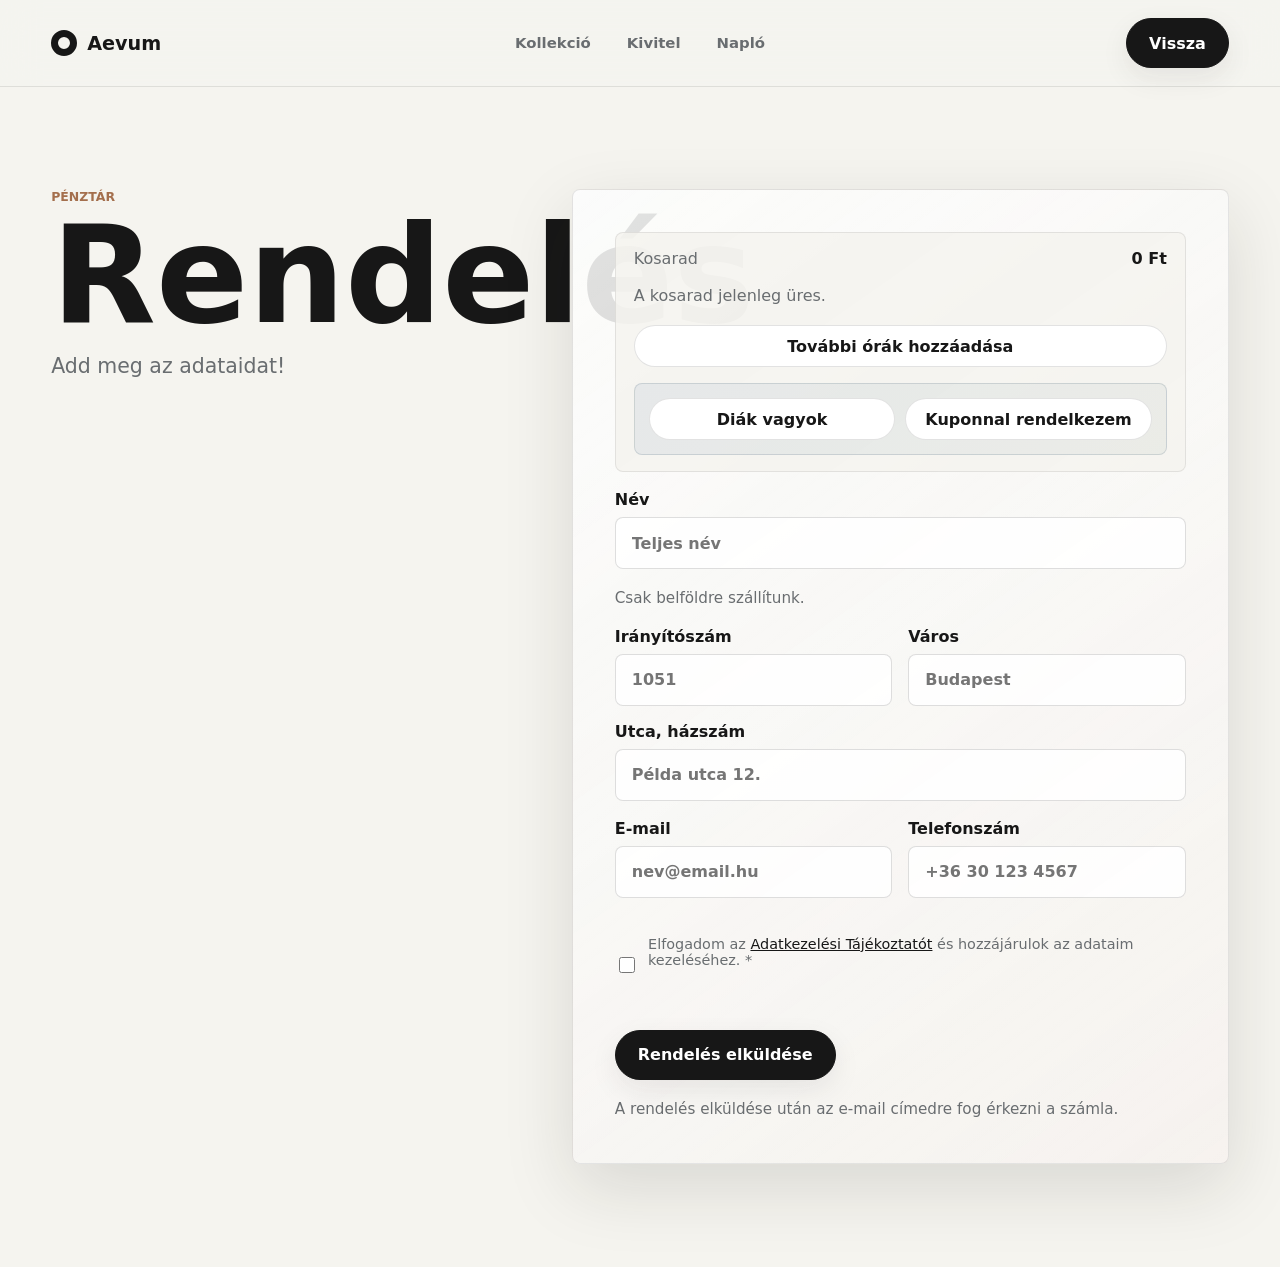
==== commit 15ea645d: "Update checkout page content and structure" ====
--- a/checkout.html
+++ b/checkout.html
@@ -3,167 +3,151 @@
 <head>
   <meta charset="UTF-8">
   <meta name="viewport" content="width=device-width, initial-scale=1.0">
-  <title>Aevum - Pénztár</title>
+  <title>Aevum pénztár</title>
   <link rel="stylesheet" href="styles.css">
 </head>
 <body>
   <header class="site-header">
-    <a class="brand" href="index.html" aria-label="Aevum főoldal">
+    <a class="brand" href="index.html" aria-label="Vissza az Aevum főoldalra">
       <span class="brand-mark"></span>
       Aevum
     </a>
+    <nav class="nav" aria-label="Fő navigáció">
+      <a href="index.html#collection">Kollekció</a>
+      <a href="index.html#craft">Kivitel</a>
+      <a href="index.html#journal">Napló</a>
+    </nav>
+    <a class="icon-button bubble-button primary" href="index.html#collection">Vissza</a>
   </header>
 
-  <main class="checkout-hero">
-    <section class="checkout-copy">
-      <p class="eyebrow">Biztonságos megrendelés</p>
-      <h1>Pénztár</h1>
-      <p class="hero-text">Add meg a szállítási adataidat a rendelés véglegesítéséhez. A csomagot 1-2 munkanapon belül útnak indítjuk!</p>
-    </section>
+  <main>
+    <section class="checkout-hero">
+      <div class="checkout-copy reveal">
+        <p class="eyebrow">Pénztár</p>
+        <h1>Rendelés</h1>
+        <p class="hero-text">Add meg az adataidat!</p>
+      </div>
 
-    <section class="checkout-form">
-      <h2>Szállítási adatok</h2>
-      
-      <form id="orderForm">
+      <form class="checkout-form reveal" id="checkoutForm">
+        <div class="cart-summary">
+          <div class="cart-summary-head">
+            <span>Kosarad</span>
+            <strong id="cartTotal">0 Ft</strong>
+          </div>
+          <div class="cart-items" id="cartItems" aria-live="polite"></div>
+          <a class="bubble-button small" href="index.html#collection">További órák hozzáadása</a>
+          <div class="discount-panel" id="discountPanel">
+            <div class="discount-choice-row">
+              <button class="bubble-button small discount-choice" type="button" data-discount-type="student">Diák vagyok</button>
+              <button class="bubble-button small discount-choice" type="button" data-discount-type="coupon">Kuponnal rendelkezem</button>
+            </div>
+
+            <div class="discount-entry" id="discountEntry" aria-live="polite">
+              <div class="discount-input-row">
+                <input type="text" id="discountCode" name="discountCode" autocomplete="off" placeholder="Írd be az azonosítót">
+                <button class="bubble-button primary small" type="button" id="discountActivate">Aktiválás</button>
+              </div>
+              <p class="discount-message" id="discountMessage"></p>
+              <p class="discount-badge" id="discountBadge">-10%</p>
+            </div>
+          </div>
+        </div>
+
         <label>
-          Teljes név *
-          <input type="text" id="nev" name="nev" required placeholder="Minta János">
+          Név
+          <input type="text" name="name" autocomplete="name" placeholder="Teljes név" required>
         </label>
 
-        <div class="form-row">
-          <label>
-            E-mail cím *
-            <input type="email" id="email" name="email" required placeholder="minta.janos@gmail.com">
-          </label>
-          <label>
-            Telefonszám *
-            <input type="tel" id="telefon" name="telefon" required placeholder="+36 30 123 4567">
-          </label>
-        </div>
-
         <div class="address-fields">
+          <p class="field-note">Csak belföldre szállítunk.</p>
           <div class="form-row">
             <label>
-              Irányítószám *
-              <input type="text" id="iranyitoszam" name="iranyitoszam" required placeholder="8000">
+              Irányítószám
+              <input type="text" name="zip" inputmode="numeric" autocomplete="shipping postal-code" placeholder="1051" required>
             </label>
+
             <label>
-              Város *
-              <input type="text" id="varos" name="varos" required placeholder="Székesfehérvár">
+              Város
+              <input type="text" name="city" autocomplete="shipping address-level2" placeholder="Budapest" required>
             </label>
           </div>
 
           <label>
-            Utca, házszám *
-            <input type="text" id="utca_hazszam" name="utca_hazszam" required placeholder="Fő utca 12. 2/4">
+            Utca, házszám
+            <input type="text" name="street" autocomplete="shipping street-address" placeholder="Példa utca 12." required>
           </label>
         </div>
 
-        <input type="hidden" id="termek" name="termek" value="Aevum Mono">
-        <input type="hidden" id="fizetett_osszeg" name="fizetett_osszeg" value="8 990 Ft">
-        <input type="hidden" id="kedvezmenyes" name="kedvezmenyes" value="Nem">
+        <div class="form-row">
+          <label>
+            E-mail
+            <input type="email" name="email" autocomplete="email" placeholder="nev@email.hu" required>
+          </label>
 
-        <div class="cart-summary">
-          <div class="cart-summary-head">
-            <strong>Kiválasztott óra:</strong>
-            <span id="selectedWatchName">Aevum Mono</span>
-          </div>
-          <div class="cart-items">
-            <div class="cart-item">
-              <div>
-                <strong>Aevum karóra</strong>
-                <span>Házhozszállítás (Ingyenes)</span>
-              </div>
-              <span id="basePrice">8 990 Ft</span>
-            </div>
-          </div>
-          <div class="cart-line cart-total-line">
-            <span>Fizetendő végösszeg:</span>
-            <span id="finalPriceDisplay">8 990 Ft</span>
-          </div>
+          <label>
+            Telefonszám
+            <input type="tel" name="phone" autocomplete="tel" placeholder="+36 30 123 4567" required>
+          </label>
         </div>
 
-        <div class="discount-panel open">
-          <div class="discount-input-row">
-            <input type="text" id="couponInput" placeholder="KUPONKÓD">
-            <button type="button" id="applyCouponBtn" class="bubble-button small">Alkalmaz</button>
-          </div>
-          <p id="couponMessage" class="discount-message"></p>
-        </div>
-
-        <div style="display: flex; align-items: flex-start; gap: 10px; margin: 15px 0;">
+        <div style="display: flex; align-items: flex-start; gap: 10px; margin: 20px 0 10px 0;">
           <input type="checkbox" id="adatvedelem" name="adatvedelem" required style="width: 18px; height: 18px; cursor: pointer; margin-top: 3px;">
-          <label for="adatvedelem" style="font-weight: normal; font-size: 0.9rem; color: var(--muted); cursor: pointer;">
+          <label for="adatvedelem" style="font-weight: normal; font-size: 0.9rem; color: var(--muted); cursor: pointer; display: inline; margin: 0;">
             Elfogadom az <a href="adatvedelem.html" target="_blank" style="text-decoration: underline; color: var(--ink);">Adatkezelési Tájékoztatót</a> és hozzájárulok az adataim kezeléséhez. *
           </label>
         </div>
 
-        <p class="form-note">* Kötelezően kitöltendő mezők</p>
-
-        <button type="submit" class="bubble-button primary checkout-submit">Rendelés leadása</button>
+        <button class="bubble-button primary checkout-submit" type="submit">Rendelés elküldése</button>
+        <p class="form-note" id="formNote" aria-live="polite">A rendelés elküldése után az e-mail címedre fog érkezni a számla.</p>
       </form>
     </section>
   </main>
 
+  <script src="app.js"></script>
+
   <script>
-    // 1. Óra beolvasása az URL-ből
-    const urlParams = new URLSearchParams(window.location.search);
-    let selectedWatch = urlParams.get('ora') || "Aevum Mono";
-    
-    document.getElementById('selectedWatchName').innerText = selectedWatch;
-    document.getElementById('termek').value = selectedWatch;
-
-    let basePriceValue = 8990;
-    let currentPriceValue = 8990;
-
-    // 2. Kuponkód kezelése
-    const couponInput = document.getElementById('couponInput');
-    const applyBtn = document.getElementById('applyCouponBtn');
-    const couponMessage = document.getElementById('couponMessage');
-    const finalPriceDisplay = document.getElementById('finalPriceDisplay');
-    const kedvezmenyesHidden = document.getElementById('kedvezmenyes');
-    const fizetettOsszegHidden = document.getElementById('fizetett_osszeg');
-
-    applyBtn.addEventListener('click', () => {
-      const code = couponInput.value.trim().toUpperCase();
-      if (code === "DIAK20") {
-        currentPriceValue = Math.round(basePriceValue * 0.8); // 20% kedvezmény
-        finalPriceDisplay.innerText = currentPriceValue.toLocaleString() + " Ft";
-        fizetettOsszegHidden.value = currentPriceValue.toLocaleString() + " Ft";
-        kedvezmenyesHidden.value = "Igen";
-        
-        couponMessage.className = "discount-message success";
-        couponMessage.innerText = "Sikeres kupon! 20% kedvezmény levonva.";
-      } else if (code === "") {
-        couponMessage.innerText = "";
-      } else {
-        couponMessage.className = "discount-message error";
-        couponMessage.innerText = "Érvénytelen kuponkód.";
-        
-        currentPriceValue = basePriceValue;
-        finalPriceDisplay.innerText = basePriceValue.toLocaleString() + " Ft";
-        fizetettOsszegHidden.value = basePriceValue.toLocaleString() + " Ft";
-        kedvezmenyesHidden.value = "Nem";
-      }
-    });
-
-    // 3. Adatküldés a Google Táblázatba
     const SCRIPT_URL = "https://script.google.com/macros/s/AKfycbwmfuXKJFoaFWemBFzPDcs_JN0XKtBzb9PmFLlstRIOnYpuz2wGzEUM7_p89gnlhCYR/exec";
 
-    const form = document.getElementById('orderForm');
-    form.addEventListener('submit', e => {
+    document.getElementById('checkoutForm').addEventListener('submit', function(e) {
       e.preventDefault();
-      
-      const submitBtn = form.querySelector('button[type="submit"]');
+
+      const submitBtn = this.querySelector('button[type="submit"]');
       submitBtn.disabled = true;
       submitBtn.innerText = "Feldolgozás...";
 
-      const formData = new FormData(form);
-      const searchParams = new URLSearchParams();
-      for (const pair of formData.entries()) {
-        searchParams.append(pair[0], pair[1]);
+      // 1. Kiszedjük a kosárban lévő termékek neveit a generált HTML-ből
+      const watchElements = document.querySelectorAll('#cartItems .cart-item h3, #cartItems .cart-item div strong, #cartItems .cart-item strong');
+      let termekekListaja = Array.from(watchElements).map(el => el.innerText).join(', ');
+
+      // Ha az app.js másképp generálná, biztonsági mentésként a kosár teljes szövegét küldjük el tisztítva
+      if (!termekekListaja) {
+        termekekListaja = document.getElementById('cartItems').innerText.replace(/\s+/g, ' ').trim() || "Aevum Karóra";
       }
 
+      // 2. Kiszedjük a fizetendő végösszeget
+      const fizetettOsszeg = document.getElementById('cartTotal').innerText;
+
+      // 3. Megnézzük, hogy alkalmazva van-e valamilyen kedvezmény
+      const discountPanel = document.getElementById('discountPanel');
+      const isDiscounted = discountPanel.classList.contains('applied') || 
+                           document.getElementById('discountBadge').style.display === 'inline-flex' || 
+                           document.getElementById('discountMessage').classList.contains('success');
+      const kedvezmenyesStatusz = isDiscounted ? "Igen" : "Nem";
+
+      // 4. Összerakjuk a Google Apps Scriptnek megfelelő paramétereket
+      const searchParams = new URLSearchParams();
+      searchParams.append('nev', this.querySelector('[name="name"]').value);
+      searchParams.append('email', this.querySelector('[name="email"]').value);
+      searchParams.append('telefon', this.querySelector('[name="phone"]').value);
+      searchParams.append('iranyitoszam', this.querySelector('[name="zip"]').value);
+      searchParams.append('varos', this.querySelector('[name="city"]').value);
+      searchParams.append('utca_hazszam', this.querySelector('[name="street"]').value);
+      searchParams.append('termek', termekekListaja);
+      searchParams.append('kedvezmenyes', kedvezmenyesStatusz);
+      searchParams.append('fizetett_osszeg', fizetettOsszeg);
+      searchParams.append('adatvedelem', this.querySelector('[name="adatvedelem"]').checked ? "Igen" : "Nem");
+
+      // 5. Elküldjük az adatokat a Google Táblázatnak
       fetch(SCRIPT_URL, {
         method: 'POST',
         body: searchParams,
@@ -174,14 +158,19 @@
       .then(response => response.json())
       .then(data => {
         if (data.result === 'success') {
+          // Opcionális: Ha az app.js localStorage-ba menti a kosarat, itt kiürítheted rendelés után
+          localStorage.removeItem('cart'); 
           window.location.href = "thankyou.html";
         } else {
-          alert("Hiba történt a rendelés elküldésekor: " + data.error);
+          alert("Hiba történt a rendelés mentésekor: " + data.error);
           submitBtn.disabled = false;
-          submitBtn.innerText = "Rendelés leadása";
+          submitBtn.innerText = "Rendelés elküldése";
         }
       })
       .catch(error => {
+        // Hálózati vagy CORS hiba esetén is továbbengedjük a köszönőoldalra,
+        // mert a háttérben az adat 99%-ban így is beíródik a Google-be
+        localStorage.removeItem('cart');
         window.location.href = "thankyou.html";
       });
     });
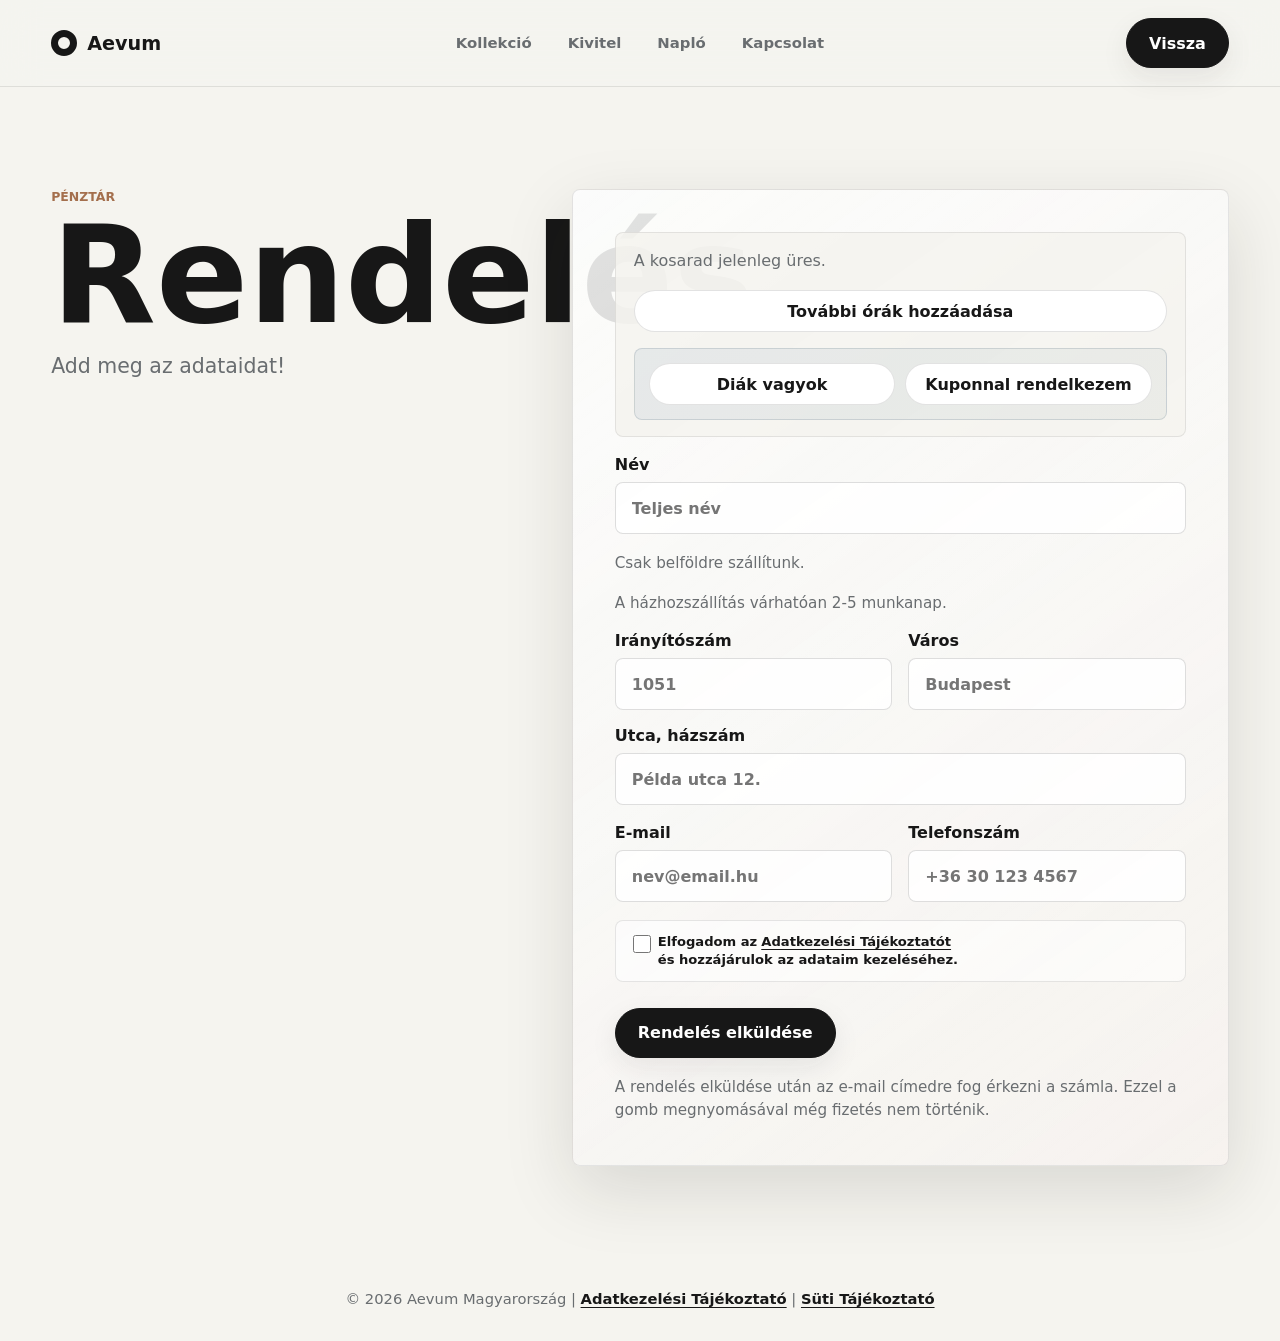
==== commit 88f46688: "Add files via upload" ====
--- a/checkout.html
+++ b/checkout.html
@@ -16,6 +16,7 @@
       <a href="index.html#collection">Kollekció</a>
       <a href="index.html#craft">Kivitel</a>
       <a href="index.html#journal">Napló</a>
+      <a href="index.html#contact">Kapcsolat</a>
     </nav>
     <a class="icon-button bubble-button primary" href="index.html#collection">Vissza</a>
   </header>
@@ -30,10 +31,6 @@
 
       <form class="checkout-form reveal" id="checkoutForm">
         <div class="cart-summary">
-          <div class="cart-summary-head">
-            <span>Kosarad</span>
-            <strong id="cartTotal">0 Ft</strong>
-          </div>
           <div class="cart-items" id="cartItems" aria-live="polite"></div>
           <a class="bubble-button small" href="index.html#collection">További órák hozzáadása</a>
           <div class="discount-panel" id="discountPanel">
@@ -60,6 +57,7 @@
 
         <div class="address-fields">
           <p class="field-note">Csak belföldre szállítunk.</p>
+          <p class="field-note">A házhozszállítás várhatóan 2-5 munkanap.</p>
           <div class="form-row">
             <label>
               Irányítószám
@@ -90,90 +88,86 @@
           </label>
         </div>
 
-        <div style="display: flex; align-items: flex-start; gap: 10px; margin: 20px 0 10px 0;">
-          <input type="checkbox" id="adatvedelem" name="adatvedelem" required style="width: 18px; height: 18px; cursor: pointer; margin-top: 3px;">
-          <label for="adatvedelem" style="font-weight: normal; font-size: 0.9rem; color: var(--muted); cursor: pointer; display: inline; margin: 0;">
-            Elfogadom az <a href="adatvedelem.html" target="_blank" style="text-decoration: underline; color: var(--ink);">Adatkezelési Tájékoztatót</a> és hozzájárulok az adataim kezeléséhez. *
-          </label>
+        <div class="privacy-consent">
+          <input type="checkbox" id="privacyConsent" name="privacyConsent" required>
+          <span>
+            <label for="privacyConsent">Elfogadom az</label>
+            <button class="privacy-link" type="button" id="privacyOpen" data-open-privacy>Adatkezelési Tájékoztatót</button>
+            <label for="privacyConsent">és hozzájárulok az adataim kezeléséhez.</label>
+          </span>
         </div>
 
         <button class="bubble-button primary checkout-submit" type="submit">Rendelés elküldése</button>
-        <p class="form-note" id="formNote" aria-live="polite">A rendelés elküldése után az e-mail címedre fog érkezni a számla.</p>
+        <p class="form-note" id="formNote" aria-live="polite">A rendelés elküldése után az e-mail címedre fog érkezni a számla. Ezzel a gomb megnyomásával még fizetés nem történik.</p>
       </form>
     </section>
   </main>
 
+  <div class="privacy-modal" id="privacyModal" hidden>
+    <div class="privacy-modal-backdrop" data-privacy-close></div>
+    <section class="privacy-dialog" role="dialog" aria-modal="true" aria-labelledby="privacyTitle">
+      <button class="privacy-close" type="button" id="privacyClose" data-close-privacy aria-label="Bezárás">×</button>
+      <h2 id="privacyTitle">Adatkezelési Tájékoztató</h2>
+      <div class="privacy-text">
+        <h3>Bevezetés</h3>
+        <p>Jelen adatkezelési tájékoztató célja, hogy a weboldal látogatói és vásárlói átlátható, egyértelmű információt kapjanak arról, hogyan kezeljük személyes adataikat a GDPR (Általános Adatvédelmi Rendelet) és a hazai jogszabályok előírásainak megfelelően.</p>
+
+        <h3>1. Kezelt adatok köre és az adatkezelés célja</h3>
+        <p>Webáruházunkban történő vásárlás során az alábbi személyes adatokat kezeljük:</p>
+        <p>Vásárlói adatok: Név, szállítási és számlázási cím (irányítószám, város, utca, házszám), e-mail cím, telefonszám.</p>
+        <p>Rendelési adatok: A vásárolt termék megnevezése, a fizetett végösszeg, a rendelés időpontja.</p>
+        <p>Az adatkezelés célja: A megrendelés teljesítése, a számla kiállítása, a csomag kézbesítése (futárszolgálat részére történő átadás), valamint a vásárló tájékoztatása a rendelés státuszáról.</p>
+
+        <h3>2. Az adatkezelés jogalapja</h3>
+        <p>Az adatkezelés jogalapja a vásárlóval kötött szerződés teljesítése (GDPR 6. cikk (1) bek. b) pont), valamint a hatályos számviteli jogszabályoknak való megfelelés (GDPR 6. cikk (1) bek. c) pont), amely a számla megőrzésére kötelez minket.</p>
+
+        <h3>3. Adatfeldolgozók (Partnerek)</h3>
+        <p>A megrendelések teljesítéséhez az alábbi külső szolgáltatók adatfeldolgozóként férhetnek hozzá az adatokhoz:</p>
+        <p>GitHub Inc. (USA): A weboldal tárhelyszolgáltatója.</p>
+        <p>Google LLC (USA): Az űrlapok feldolgozása és a rendelési adatok tárolása (Google Sheets).</p>
+        <p>KBOSS.hu Kft. (Számlázz.hu): Számlázási adatok tárolása és számla kiállítása.</p>
+        <p>GLS General Logistics Systems Hungary Kft.: A csomag kézbesítéséhez szükséges szállítási adatok (név, cím, e-mail cím, telefonszám) kezelése.</p>
+
+        <h3>4. Adatok megőrzési ideje</h3>
+        <p>A megrendeléshez kapcsolódó adatokat a szerződés teljesítésétől számított 5 évig őrizzük meg (polgári jogi elévülési idő).</p>
+        <p>A kiállított számlákat a számviteli törvény előírása alapján 8 évig vagyunk kötelesek megőrizni.</p>
+
+        <h3>5. Érintetti jogok</h3>
+        <p>A vásárlót az adatkezeléssel kapcsolatban az alábbi jogok illetik meg:</p>
+        <p>Hozzáféréshez való jog: Tájékoztatást kérhet a kezelt adatairól.</p>
+        <p>Helyesbítés joga: Kérheti az adatok javítását, ha azok pontatlanok.</p>
+        <p>Törlés joga: Kérheti az adatok törlését (kivéve, ha az adatkezelést jogszabály írja elő, pl. számlázás).</p>
+        <p>Tiltakozás joga: Tiltakozhat az adatkezelés ellen.</p>
+
+        <h3>6. Kapcsolattartás és az Adatkezelő adatai</h3>
+        <p>Amennyiben adatvédelmi aggályod merül fel, vagy élni kívánsz a jogaiddal, kérjük, keresd meg adatkezelőnket az alábbi elérhetőségeken:</p>
+        <p class="privacy-owner">Adatkezelő: Kubena Colton<br>Cím: 8000 Székesfehérvár, Donát utca 64.<br>E-mail: aevummagyarorszag@gmail.com</p>
+
+        <h3>7. Jogorvoslat</h3>
+        <p>Amennyiben a megkeresésedet nem sikerült orvosolni, panaszt nyújthatsz be a Nemzeti Adatvédelmi és Információszabadság Hatósághoz (NAIH):</p>
+        <p>Cím: 1055 Budapest, Falk Miksa utca 9-11.</p>
+        <p>Weboldal: www.naih.hu</p>
+      </div>
+    </section>
+  </div>
+
+  <footer class="site-footer">
+    <p>© 2026 Aevum Magyarország | <button class="footer-link" type="button" data-open-privacy>Adatkezelési Tájékoztató</button> | <button class="footer-link" type="button" data-open-cookie>Süti Tájékoztató</button></p>
+  </footer>
+
+  <div class="privacy-modal" id="cookieModal" hidden>
+    <div class="privacy-modal-backdrop" data-cookie-close></div>
+    <section class="privacy-dialog" role="dialog" aria-modal="true" aria-labelledby="cookieTitle">
+      <button class="privacy-close" type="button" data-close-cookie aria-label="Bezárás">×</button>
+      <h2 id="cookieTitle">Süti Tájékoztató</h2>
+      <div class="privacy-text">
+        <p>Weboldalunk kizárólag a technikai működéshez elengedhetetlen (alapvető) sütiket használ a GitHub Pages és a Google Forms szolgáltatások keretében. Ezek a fájlok nem gyűjtenek személyes adatokat, és nem alkalmasak a felhasználók követésére.</p>
+        <p>A sütik használatát a böngésződ beállításaiban bármikor korlátozhatod vagy törölheted.</p>
+        <p><strong>Adatkezelő:</strong> Aevum<br><strong>Kapcsolat:</strong> aevummagyarorszag@gmail.com</p>
+      </div>
+    </section>
+  </div>
+
   <script src="app.js"></script>
-
-  <script>
-    const SCRIPT_URL = "https://script.google.com/macros/s/AKfycbwmfuXKJFoaFWemBFzPDcs_JN0XKtBzb9PmFLlstRIOnYpuz2wGzEUM7_p89gnlhCYR/exec";
-
-    document.getElementById('checkoutForm').addEventListener('submit', function(e) {
-      e.preventDefault();
-
-      const submitBtn = this.querySelector('button[type="submit"]');
-      submitBtn.disabled = true;
-      submitBtn.innerText = "Feldolgozás...";
-
-      // 1. Kiszedjük a kosárban lévő termékek neveit a generált HTML-ből
-      const watchElements = document.querySelectorAll('#cartItems .cart-item h3, #cartItems .cart-item div strong, #cartItems .cart-item strong');
-      let termekekListaja = Array.from(watchElements).map(el => el.innerText).join(', ');
-
-      // Ha az app.js másképp generálná, biztonsági mentésként a kosár teljes szövegét küldjük el tisztítva
-      if (!termekekListaja) {
-        termekekListaja = document.getElementById('cartItems').innerText.replace(/\s+/g, ' ').trim() || "Aevum Karóra";
-      }
-
-      // 2. Kiszedjük a fizetendő végösszeget
-      const fizetettOsszeg = document.getElementById('cartTotal').innerText;
-
-      // 3. Megnézzük, hogy alkalmazva van-e valamilyen kedvezmény
-      const discountPanel = document.getElementById('discountPanel');
-      const isDiscounted = discountPanel.classList.contains('applied') || 
-                           document.getElementById('discountBadge').style.display === 'inline-flex' || 
-                           document.getElementById('discountMessage').classList.contains('success');
-      const kedvezmenyesStatusz = isDiscounted ? "Igen" : "Nem";
-
-      // 4. Összerakjuk a Google Apps Scriptnek megfelelő paramétereket
-      const searchParams = new URLSearchParams();
-      searchParams.append('nev', this.querySelector('[name="name"]').value);
-      searchParams.append('email', this.querySelector('[name="email"]').value);
-      searchParams.append('telefon', this.querySelector('[name="phone"]').value);
-      searchParams.append('iranyitoszam', this.querySelector('[name="zip"]').value);
-      searchParams.append('varos', this.querySelector('[name="city"]').value);
-      searchParams.append('utca_hazszam', this.querySelector('[name="street"]').value);
-      searchParams.append('termek', termekekListaja);
-      searchParams.append('kedvezmenyes', kedvezmenyesStatusz);
-      searchParams.append('fizetett_osszeg', fizetettOsszeg);
-      searchParams.append('adatvedelem', this.querySelector('[name="adatvedelem"]').checked ? "Igen" : "Nem");
-
-      // 5. Elküldjük az adatokat a Google Táblázatnak
-      fetch(SCRIPT_URL, {
-        method: 'POST',
-        body: searchParams,
-        headers: {
-          'Content-Type': 'application/x-www-form-urlencoded'
-        }
-      })
-      .then(response => response.json())
-      .then(data => {
-        if (data.result === 'success') {
-          // Opcionális: Ha az app.js localStorage-ba menti a kosarat, itt kiürítheted rendelés után
-          localStorage.removeItem('cart'); 
-          window.location.href = "thankyou.html";
-        } else {
-          alert("Hiba történt a rendelés mentésekor: " + data.error);
-          submitBtn.disabled = false;
-          submitBtn.innerText = "Rendelés elküldése";
-        }
-      })
-      .catch(error => {
-        // Hálózati vagy CORS hiba esetén is továbbengedjük a köszönőoldalra,
-        // mert a háttérben az adat 99%-ban így is beíródik a Google-be
-        localStorage.removeItem('cart');
-        window.location.href = "thankyou.html";
-      });
-    });
-  </script>
 </body>
 </html>
--- a/styles.css
+++ b/styles.css
@@ -776,6 +776,75 @@
   line-height: 1.65;
 }
 
+.contact-section {
+  padding-top: 0;
+}
+
+.contact-panel {
+  display: grid;
+  grid-template-columns: minmax(0, 0.9fr) minmax(320px, 1fr);
+  gap: clamp(22px, 5vw, 64px);
+  align-items: start;
+  padding: clamp(28px, 5vw, 58px);
+  border-top: 1px solid var(--line);
+  border-bottom: 1px solid var(--line);
+  background: rgba(255, 255, 255, 0.48);
+}
+
+.contact-info h2 {
+  margin-bottom: 16px;
+}
+
+.contact-email {
+  display: inline-flex;
+  color: var(--ink);
+  font-size: clamp(1rem, 2.1vw, 1.35rem);
+  font-weight: 800;
+  text-decoration: underline;
+  text-underline-offset: 5px;
+}
+
+.subscribe-form {
+  display: grid;
+  gap: 16px;
+}
+
+.subscribe-form p:not(.eyebrow),
+.subscribe-message {
+  margin: 0;
+  color: var(--muted);
+  line-height: 1.55;
+}
+
+.subscribe-row {
+  display: grid;
+  grid-template-columns: minmax(0, 1fr) auto;
+  gap: 10px;
+}
+
+.subscribe-row input {
+  width: 100%;
+  min-height: 48px;
+  border: 1px solid rgba(23, 23, 23, 0.14);
+  border-radius: 999px;
+  padding: 0 18px;
+  background: rgba(255, 255, 255, 0.88);
+  color: var(--ink);
+  font: inherit;
+  outline: none;
+  transition: border-color 180ms ease, box-shadow 180ms ease;
+}
+
+.subscribe-row input:focus {
+  border-color: rgba(23, 23, 23, 0.42);
+  box-shadow: 0 0 0 4px rgba(49, 116, 198, 0.12);
+}
+
+.subscribe-message.success {
+  color: #3f6549;
+  font-weight: 800;
+}
+
 .checkout-hero {
   display: grid;
   grid-template-columns: minmax(0, 0.82fr) minmax(340px, 1.18fr);
@@ -1085,10 +1154,129 @@
   margin-top: 8px;
 }
 
+.privacy-consent {
+  display: grid;
+  grid-template-columns: 20px 1fr;
+  gap: 9px;
+  align-items: start;
+  padding: 12px 13px;
+  border: 1px solid rgba(23, 23, 23, 0.1);
+  border-radius: 8px;
+  background: rgba(255, 255, 255, 0.56);
+  color: var(--muted);
+  line-height: 1.35;
+  font-size: 0.82rem;
+  font-weight: 500;
+}
+
+.privacy-consent span {
+  display: flex;
+  flex-wrap: wrap;
+  align-items: baseline;
+  gap: 0 4px;
+}
+
+.privacy-consent input {
+  width: 18px;
+  height: 18px;
+  min-height: 18px;
+  margin-top: 2px;
+  accent-color: var(--ink);
+}
+
+.privacy-link {
+  appearance: none;
+  border: 0;
+  background: transparent;
+  padding: 0;
+  color: var(--ink);
+  text-decoration: underline;
+  text-underline-offset: 3px;
+  font: inherit;
+  font-weight: 600;
+  cursor: pointer;
+}
+
 .form-note {
   margin: 0;
   line-height: 1.55;
   font-size: 0.95rem;
+}
+
+.privacy-modal[hidden] {
+  display: none;
+}
+
+.privacy-modal {
+  position: fixed;
+  inset: 0;
+  z-index: 100;
+  display: grid;
+  place-items: center;
+  padding: 18px;
+}
+
+.privacy-modal-backdrop {
+  position: absolute;
+  inset: 0;
+  background: rgba(0, 0, 0, 0.45);
+}
+
+.privacy-dialog {
+  position: relative;
+  z-index: 1;
+  width: min(680px, 100%);
+  max-height: min(82vh, 760px);
+  overflow: auto;
+  background: #fff;
+  color: #171717;
+  border: 1px solid rgba(23, 23, 23, 0.16);
+  border-radius: 6px;
+  padding: 24px;
+  box-shadow: 0 18px 60px rgba(0, 0, 0, 0.22);
+}
+
+.privacy-dialog h2 {
+  margin: 0 0 16px;
+  font-size: 1.35rem;
+}
+
+.privacy-text {
+  display: grid;
+  gap: 11px;
+  font-size: 0.95rem;
+  line-height: 1.58;
+}
+
+.privacy-text p {
+  margin: 0;
+}
+
+.privacy-text h3 {
+  margin: 12px 0 0;
+  font-size: 1rem;
+  line-height: 1.35;
+}
+
+.privacy-owner {
+  margin-top: 16px !important;
+  padding-top: 14px;
+  border-top: 1px solid #ddd;
+}
+
+.privacy-close {
+  position: absolute;
+  top: 10px;
+  right: 12px;
+  width: 34px;
+  height: 34px;
+  border: 1px solid #ddd;
+  border-radius: 50%;
+  background: #fff;
+  color: #171717;
+  font-size: 1.5rem;
+  line-height: 1;
+  cursor: pointer;
 }
 
 .checkout-form.submitted .form-note {
@@ -1251,6 +1439,7 @@
   .section-heading,
   .craft,
   .journal-panel,
+  .contact-panel,
   .checkout-hero {
     grid-template-columns: 1fr;
   }
@@ -1274,6 +1463,10 @@
 
   .journal-panel {
     align-items: start;
+  }
+
+  .subscribe-row {
+    grid-template-columns: 1fr;
   }
 
   .checkout-copy {
@@ -1361,3 +1554,441 @@
     transition-duration: 0.001ms !important;
   }
 }
+
+
+.product-card {
+  align-content: start;
+  min-height: 620px;
+  gap: 18px;
+}
+
+.product-media {
+  position: relative;
+  display: grid;
+  place-items: center;
+  min-height: 292px;
+  margin-bottom: 4px;
+  border-radius: 8px;
+  background: linear-gradient(145deg, rgba(255, 255, 255, 0.92), rgba(239, 238, 233, 0.72));
+  overflow: hidden;
+}
+
+.product-image {
+  width: 100%;
+  height: 292px;
+  object-fit: contain;
+  padding: 14px;
+  transition: transform 220ms ease, opacity 180ms ease;
+}
+
+.product-card:hover .product-image {
+  transform: scale(1.035);
+}
+
+.gallery-button {
+  position: absolute;
+  top: 50%;
+  z-index: 2;
+  display: grid;
+  place-items: center;
+  width: 36px;
+  height: 36px;
+  border: 1px solid rgba(23, 23, 23, 0.12);
+  border-radius: 50%;
+  background: rgba(255, 255, 255, 0.84);
+  color: var(--ink);
+  font-size: 1.45rem;
+  line-height: 1;
+  cursor: pointer;
+  transform: translateY(-50%);
+  transition: transform 180ms ease, background 180ms ease;
+}
+
+.gallery-button:hover {
+  background: #fff;
+  transform: translateY(-50%) scale(1.08);
+}
+
+.gallery-prev {
+  left: 12px;
+}
+
+.gallery-next {
+  right: 12px;
+}
+
+.gallery-dots {
+  position: absolute;
+  left: 50%;
+  bottom: 12px;
+  display: flex;
+  gap: 6px;
+  transform: translateX(-50%);
+}
+
+.gallery-dot {
+  width: 7px;
+  height: 7px;
+  border: 0;
+  border-radius: 50%;
+  background: rgba(23, 23, 23, 0.22);
+  cursor: pointer;
+}
+
+.gallery-dot.active {
+  width: 18px;
+  border-radius: 999px;
+  background: var(--ink);
+}
+
+.product-copy {
+  display: grid;
+  gap: 10px;
+}
+
+.color-picker {
+  display: flex;
+  align-items: center;
+  gap: 8px;
+  margin-top: 4px;
+  color: var(--muted);
+  font-size: 0.86rem;
+  font-weight: 800;
+}
+
+.color-swatch {
+  width: 22px;
+  height: 22px;
+  border: 2px solid rgba(23, 23, 23, 0.12);
+  border-radius: 6px;
+  cursor: pointer;
+  box-shadow: inset 0 0 0 2px rgba(255, 255, 255, 0.86);
+  transition: transform 180ms ease, border-color 180ms ease, box-shadow 180ms ease;
+}
+
+.color-swatch:hover,
+.color-swatch.active {
+  border-color: var(--ink);
+  transform: translateY(-1px);
+  box-shadow: inset 0 0 0 2px rgba(255, 255, 255, 0.86), 0 8px 18px rgba(23, 23, 23, 0.16);
+}
+
+.color-swatch.red {
+  background: linear-gradient(135deg, #9d1618, #e04335);
+}
+
+.color-swatch.silver {
+  background: linear-gradient(135deg, #f4f3ed, #9ca19a);
+}
+
+.color-swatch.green {
+  background: linear-gradient(135deg, #2f7a35, #8bc35f);
+}
+
+.color-swatch.blue {
+  background: linear-gradient(135deg, #102a52, #315f96);
+}
+
+@media (max-width: 520px) {
+  .product-card {
+    min-height: 0;
+  }
+
+  .product-media {
+    min-height: 250px;
+  }
+
+  .product-image {
+    height: 250px;
+  }
+
+  .gallery-button {
+    width: 34px;
+    height: 34px;
+  }
+}
+
+
+.product-card {
+  grid-template-rows: auto 1fr auto;
+}
+
+.product-copy {
+  align-self: start;
+}
+
+.product-actions {
+  grid-template-columns: 1fr auto;
+  align-self: end;
+  margin-top: auto;
+}
+
+.site-footer {
+  padding: 22px clamp(18px, 4vw, 56px) 34px;
+  color: var(--muted);
+  text-align: center;
+  font-size: 0.92rem;
+}
+
+.site-footer p {
+  margin: 0;
+}
+
+.footer-link {
+  appearance: none;
+  border: 0;
+  background: transparent;
+  padding: 0;
+  color: var(--ink);
+  font: inherit;
+  font-weight: 700;
+  text-decoration: underline;
+  text-underline-offset: 3px;
+  cursor: pointer;
+}
+
+.contact-panel {
+  grid-template-columns: 1fr;
+}
+
+.contact-info {
+  display: flex;
+  flex-wrap: wrap;
+  align-items: baseline;
+  justify-content: space-between;
+  gap: 10px 24px;
+}
+
+.contact-info h2 {
+  margin: 0;
+}
+
+@media (max-width: 520px) {
+  .product-actions {
+    grid-template-columns: 1fr;
+    align-items: stretch;
+  }
+
+  .quantity-control {
+    justify-content: flex-start;
+    flex-wrap: wrap;
+  }
+
+  .contact-info {
+    display: grid;
+  }
+
+  .site-footer {
+    line-height: 1.7;
+  }
+}
+
+
+.product-grid {
+  grid-template-columns: repeat(auto-fit, minmax(280px, 1fr));
+  align-items: stretch;
+}
+
+.product-card {
+  grid-template-rows: auto minmax(150px, 1fr) auto;
+  height: 100%;
+}
+
+.product-copy {
+  grid-template-rows: auto minmax(68px, 1fr) auto;
+  align-content: stretch;
+}
+
+.product-meta-row {
+  display: flex;
+  align-items: center;
+  justify-content: space-between;
+  gap: 10px;
+  margin-top: auto;
+  flex-wrap: wrap;
+}
+
+.product-meta-row .color-picker {
+  margin-top: 0;
+  flex-wrap: wrap;
+}
+
+.stock-pill {
+  display: inline-flex;
+  align-items: center;
+  justify-content: center;
+  min-height: 28px;
+  padding: 0 10px;
+  border: 1px solid rgba(79, 99, 70, 0.22);
+  border-radius: 999px;
+  background: rgba(123, 138, 112, 0.13);
+  color: #3f6549;
+  font-size: 0.78rem;
+  font-weight: 900;
+  white-space: nowrap;
+}
+
+.color-swatch.gold {
+  background: linear-gradient(135deg, #c68c37, #f0d290);
+}
+
+.color-swatch.black {
+  background: linear-gradient(135deg, #111, #505050);
+}
+
+.product-image {
+  cursor: zoom-in;
+}
+
+.cart-item {
+  display: grid;
+  grid-template-columns: 58px minmax(0, 1fr) auto;
+  align-items: center;
+}
+
+.cart-thumb {
+  width: 58px;
+  height: 58px;
+  border-radius: 8px;
+  object-fit: cover;
+  background: #fff;
+  border: 1px solid rgba(23, 23, 23, 0.08);
+}
+
+.cart-item-copy {
+  display: grid;
+  gap: 4px;
+  min-width: 0;
+}
+
+.image-zoom-modal[hidden] {
+  display: none;
+}
+
+.image-zoom-modal {
+  position: fixed;
+  inset: 0;
+  z-index: 120;
+  display: grid;
+  place-items: center;
+  padding: 18px;
+}
+
+.image-zoom-backdrop {
+  position: absolute;
+  inset: 0;
+  background: rgba(0, 0, 0, 0.62);
+}
+
+.image-zoom-dialog {
+  position: relative;
+  z-index: 1;
+  display: grid;
+  gap: 12px;
+  width: min(940px, 100%);
+  max-height: 88vh;
+  padding: 16px;
+  border-radius: 8px;
+  background: #f7f6f1;
+  box-shadow: 0 24px 80px rgba(0, 0, 0, 0.32);
+}
+
+.image-zoom-frame {
+  display: grid;
+  place-items: center;
+  min-height: min(68vh, 680px);
+  overflow: auto;
+  border-radius: 8px;
+  background: #fff;
+}
+
+.image-zoom-image {
+  display: block;
+  max-width: 100%;
+  max-height: 68vh;
+  object-fit: contain;
+  cursor: zoom-in;
+  transform-origin: center;
+  transition: transform 180ms ease;
+}
+
+.image-zoom-close {
+  position: absolute;
+  top: 8px;
+  right: 8px;
+  z-index: 2;
+  width: 38px;
+  height: 38px;
+  border: 1px solid rgba(23, 23, 23, 0.12);
+  border-radius: 50%;
+  background: #fff;
+  color: var(--ink);
+  font-size: 1.45rem;
+  cursor: pointer;
+}
+
+.zoom-controls {
+  display: flex;
+  justify-content: center;
+  gap: 10px;
+}
+
+.zoom-controls .bubble-button {
+  width: 48px;
+  min-width: 48px;
+  padding: 0;
+}
+
+@media (max-width: 880px) {
+  .product-grid {
+    grid-template-columns: repeat(auto-fit, minmax(250px, 1fr));
+  }
+}
+
+@media (max-width: 520px) {
+  .product-card {
+    grid-template-rows: auto auto auto;
+  }
+
+  .product-actions {
+    align-items: start;
+  }
+
+  .cart-item {
+    grid-template-columns: 54px minmax(0, 1fr) auto;
+  }
+
+  .cart-thumb {
+    width: 54px;
+    height: 54px;
+  }
+
+  .image-zoom-dialog {
+    max-height: 86vh;
+    padding: 12px;
+  }
+
+  .image-zoom-frame {
+    min-height: 58vh;
+  }
+}
+
+.product-grid {
+  grid-template-columns: repeat(3, minmax(0, 1fr));
+}
+
+@media (max-width: 1080px) {
+  .product-grid {
+    grid-template-columns: repeat(2, minmax(0, 1fr));
+  }
+}
+
+@media (max-width: 680px) {
+  .product-grid {
+    grid-template-columns: 1fr;
+  }
+
+  .product-card {
+    min-height: 0;
+  }
+}
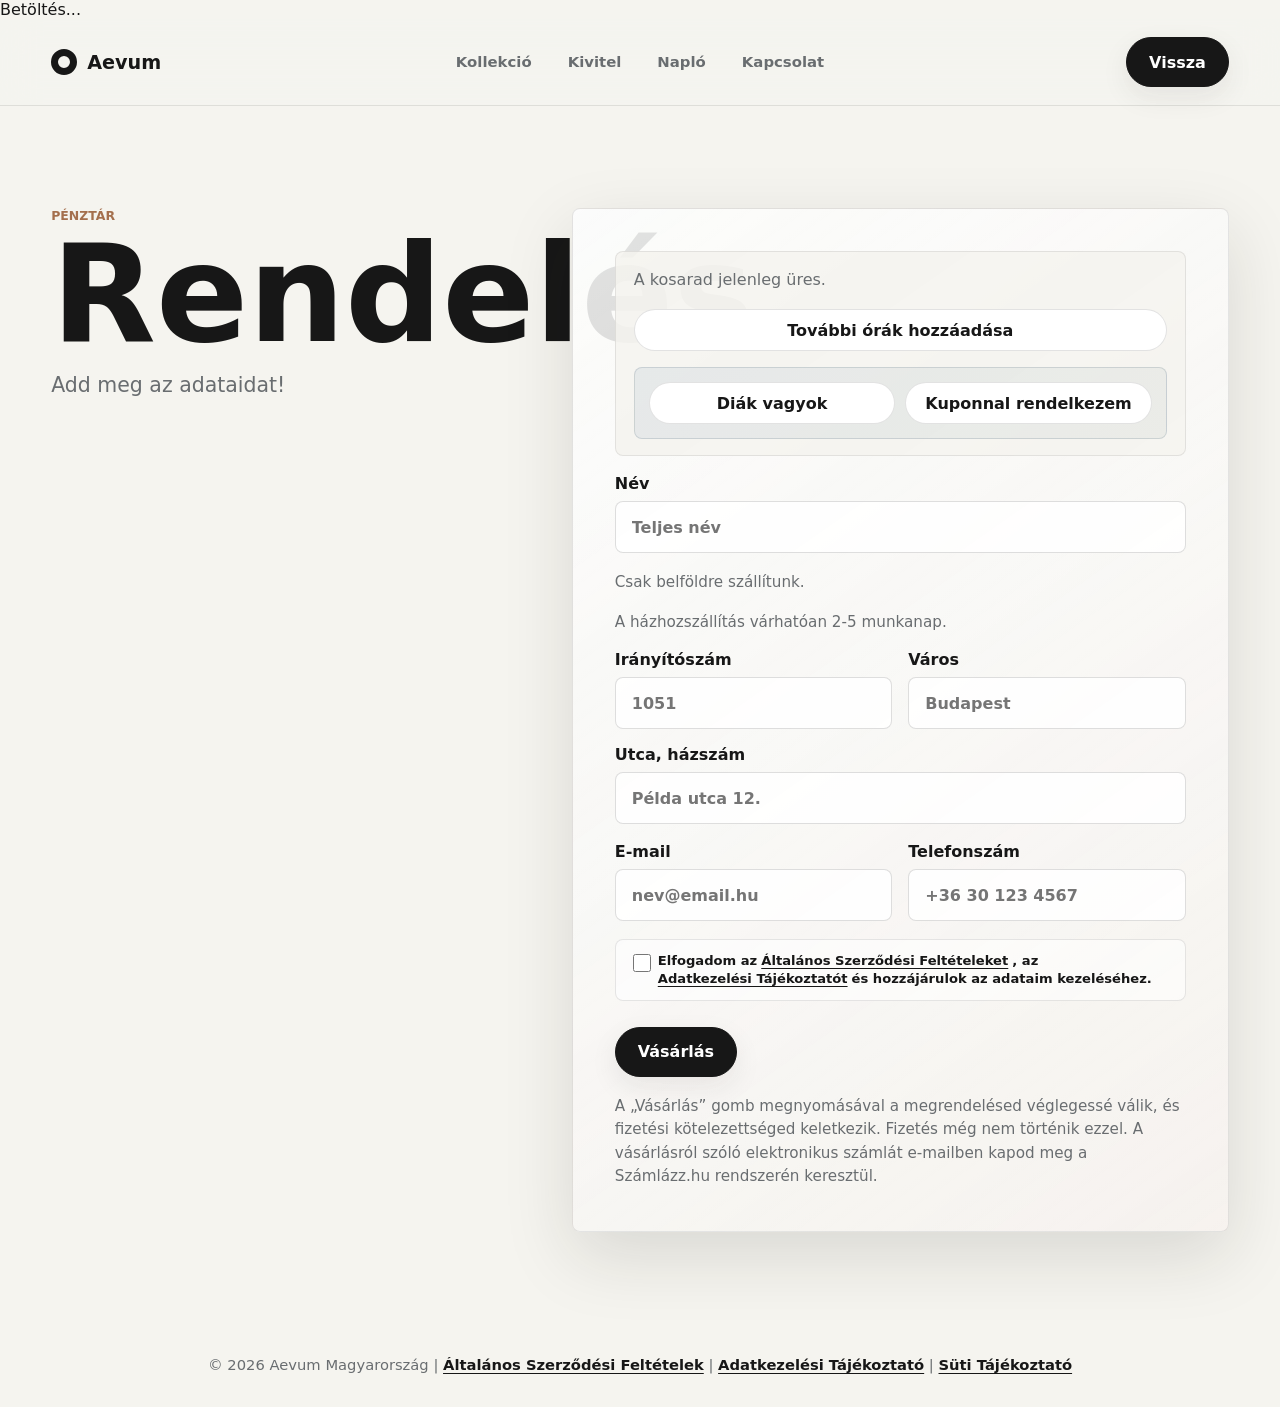
==== commit 0d0ee2fc: "Add page loader and update privacy terms" ====
--- a/checkout.html
+++ b/checkout.html
@@ -5,8 +5,22 @@
   <meta name="viewport" content="width=device-width, initial-scale=1.0">
   <title>Aevum pénztár</title>
   <link rel="stylesheet" href="styles.css">
+  <script>
+    window.aevumLoaderTimer = window.setTimeout(function () {
+      document.documentElement.classList.add("show-page-loader");
+    }, 900);
+    window.addEventListener("load", function () {
+      window.clearTimeout(window.aevumLoaderTimer);
+      document.documentElement.classList.remove("show-page-loader");
+    });
+  </script>
 </head>
 <body>
+  <div class="page-loader" role="status" aria-live="polite">
+    <span class="loader-ring" aria-hidden="true"></span>
+    <span>Betöltés...</span>
+  </div>
+
   <header class="site-header">
     <a class="brand" href="index.html" aria-label="Vissza az Aevum főoldalra">
       <span class="brand-mark"></span>
@@ -28,8 +42,11 @@
         <h1>Rendelés</h1>
         <p class="hero-text">Add meg az adataidat!</p>
       </div>
+<form class="checkout-form reveal" id="checkoutForm" action="https://script.google.com/macros/s/AKfycbwmfuXKJFoaFWemBFzPDcs_JN0XKtBzb9PmFLlstRIOnYpuz2wGzEUM7_p89gnlhCYR/exec" method="POST">
+<input type="hidden" name="termek" id="hiddenTermek" value="">
+        <input type="hidden" name="kedvezmenyes" id="hiddenKedvezmenyes" value="Nem">
+        <input type="hidden" name="fizetett_osszeg" id="hiddenOsszeg" value="">
 
-      <form class="checkout-form reveal" id="checkoutForm">
         <div class="cart-summary">
           <div class="cart-items" id="cartItems" aria-live="polite"></div>
           <a class="bubble-button small" href="index.html#collection">További órák hozzáadása</a>
@@ -52,7 +69,7 @@
 
         <label>
           Név
-          <input type="text" name="name" autocomplete="name" placeholder="Teljes név" required>
+          <input type="text" name="nev" autocomplete="name" placeholder="Teljes név" required>
         </label>
 
         <div class="address-fields">
@@ -61,18 +78,18 @@
           <div class="form-row">
             <label>
               Irányítószám
-              <input type="text" name="zip" inputmode="numeric" autocomplete="shipping postal-code" placeholder="1051" required>
+              <input type="text" name="iranyitoszam" inputmode="numeric" autocomplete="shipping postal-code" placeholder="1051" required>
             </label>
 
             <label>
               Város
-              <input type="text" name="city" autocomplete="shipping address-level2" placeholder="Budapest" required>
+              <input type="text" name="varos" autocomplete="shipping address-level2" placeholder="Budapest" required>
             </label>
           </div>
 
           <label>
             Utca, házszám
-            <input type="text" name="street" autocomplete="shipping street-address" placeholder="Példa utca 12." required>
+            <input type="text" name="utca_hazszam" autocomplete="shipping street-address" placeholder="Példa utca 12." required>
           </label>
         </div>
 
@@ -84,76 +101,81 @@
 
           <label>
             Telefonszám
-            <input type="tel" name="phone" autocomplete="tel" placeholder="+36 30 123 4567" required>
+            <input type="tel" name="telefon" autocomplete="tel" placeholder="+36 30 123 4567" required>
           </label>
         </div>
-
         <div class="privacy-consent">
-          <input type="checkbox" id="privacyConsent" name="privacyConsent" required>
+          <input type="checkbox" id="privacyConsent" name="adatvedelem" value="Igen" required>
           <span>
             <label for="privacyConsent">Elfogadom az</label>
-            <button class="privacy-link" type="button" id="privacyOpen" data-open-privacy>Adatkezelési Tájékoztatót</button>
+            <button class="privacy-link" type="button" data-open-terms>Általános Szerződési Feltételeket</button>
+            <label for="privacyConsent">, az</label>
+            <button class="privacy-link" type="button" data-open-privacy>Adatkezelési Tájékoztatót</button>
             <label for="privacyConsent">és hozzájárulok az adataim kezeléséhez.</label>
           </span>
         </div>
 
-        <button class="bubble-button primary checkout-submit" type="submit">Rendelés elküldése</button>
-        <p class="form-note" id="formNote" aria-live="polite">A rendelés elküldése után az e-mail címedre fog érkezni a számla. Ezzel a gomb megnyomásával még fizetés nem történik.</p>
+<button class="bubble-button primary checkout-submit" type="submit">Vásárlás</button>
+        <p class="form-note" id="formNote" aria-live="polite">A „Vásárlás” gomb megnyomásával a megrendelésed véglegessé válik, és fizetési kötelezettséged keletkezik. Fizetés még nem történik ezzel. A vásárlásról szóló elektronikus számlát e-mailben kapod meg a Számlázz.hu rendszerén keresztül.</p>
       </form>
     </section>
   </main>
-
-  <div class="privacy-modal" id="privacyModal" hidden>
+<div class="privacy-modal" id="privacyModal" hidden>
     <div class="privacy-modal-backdrop" data-privacy-close></div>
     <section class="privacy-dialog" role="dialog" aria-modal="true" aria-labelledby="privacyTitle">
       <button class="privacy-close" type="button" id="privacyClose" data-close-privacy aria-label="Bezárás">×</button>
       <h2 id="privacyTitle">Adatkezelési Tájékoztató</h2>
-      <div class="privacy-text">
-        <h3>Bevezetés</h3>
-        <p>Jelen adatkezelési tájékoztató célja, hogy a weboldal látogatói és vásárlói átlátható, egyértelmű információt kapjanak arról, hogyan kezeljük személyes adataikat a GDPR (Általános Adatvédelmi Rendelet) és a hazai jogszabályok előírásainak megfelelően.</p>
-
-        <h3>1. Kezelt adatok köre és az adatkezelés célja</h3>
-        <p>Webáruházunkban történő vásárlás során az alábbi személyes adatokat kezeljük:</p>
-        <p>Vásárlói adatok: Név, szállítási és számlázási cím (irányítószám, város, utca, házszám), e-mail cím, telefonszám.</p>
-        <p>Rendelési adatok: A vásárolt termék megnevezése, a fizetett végösszeg, a rendelés időpontja.</p>
-        <p>Az adatkezelés célja: A megrendelés teljesítése, a számla kiállítása, a csomag kézbesítése (futárszolgálat részére történő átadás), valamint a vásárló tájékoztatása a rendelés státuszáról.</p>
-
-        <h3>2. Az adatkezelés jogalapja</h3>
-        <p>Az adatkezelés jogalapja a vásárlóval kötött szerződés teljesítése (GDPR 6. cikk (1) bek. b) pont), valamint a hatályos számviteli jogszabályoknak való megfelelés (GDPR 6. cikk (1) bek. c) pont), amely a számla megőrzésére kötelez minket.</p>
-
-        <h3>3. Adatfeldolgozók (Partnerek)</h3>
-        <p>A megrendelések teljesítéséhez az alábbi külső szolgáltatók adatfeldolgozóként férhetnek hozzá az adatokhoz:</p>
-        <p>GitHub Inc. (USA): A weboldal tárhelyszolgáltatója.</p>
-        <p>Google LLC (USA): Az űrlapok feldolgozása és a rendelési adatok tárolása (Google Sheets).</p>
-        <p>KBOSS.hu Kft. (Számlázz.hu): Számlázási adatok tárolása és számla kiállítása.</p>
-        <p>GLS General Logistics Systems Hungary Kft.: A csomag kézbesítéséhez szükséges szállítási adatok (név, cím, e-mail cím, telefonszám) kezelése.</p>
-
-        <h3>4. Adatok megőrzési ideje</h3>
-        <p>A megrendeléshez kapcsolódó adatokat a szerződés teljesítésétől számított 5 évig őrizzük meg (polgári jogi elévülési idő).</p>
-        <p>A kiállított számlákat a számviteli törvény előírása alapján 8 évig vagyunk kötelesek megőrizni.</p>
-
-        <h3>5. Érintetti jogok</h3>
-        <p>A vásárlót az adatkezeléssel kapcsolatban az alábbi jogok illetik meg:</p>
-        <p>Hozzáféréshez való jog: Tájékoztatást kérhet a kezelt adatairól.</p>
-        <p>Helyesbítés joga: Kérheti az adatok javítását, ha azok pontatlanok.</p>
-        <p>Törlés joga: Kérheti az adatok törlését (kivéve, ha az adatkezelést jogszabály írja elő, pl. számlázás).</p>
-        <p>Tiltakozás joga: Tiltakozhat az adatkezelés ellen.</p>
-
-        <h3>6. Kapcsolattartás és az Adatkezelő adatai</h3>
-        <p>Amennyiben adatvédelmi aggályod merül fel, vagy élni kívánsz a jogaiddal, kérjük, keresd meg adatkezelőnket az alábbi elérhetőségeken:</p>
-        <p class="privacy-owner">Adatkezelő: Kubena Colton<br>Cím: 8000 Székesfehérvár, Donát utca 64.<br>E-mail: aevummagyarorszag@gmail.com</p>
-
-        <h3>7. Jogorvoslat</h3>
-        <p>Amennyiben a megkeresésedet nem sikerült orvosolni, panaszt nyújthatsz be a Nemzeti Adatvédelmi és Információszabadság Hatósághoz (NAIH):</p>
-        <p>Cím: 1055 Budapest, Falk Miksa utca 9-11.</p>
-        <p>Weboldal: www.naih.hu</p>
-      </div>
+      <div class="privacy-text" data-privacy-content></div>
     </section>
   </div>
 
   <footer class="site-footer">
-    <p>© 2026 Aevum Magyarország | <button class="footer-link" type="button" data-open-privacy>Adatkezelési Tájékoztató</button> | <button class="footer-link" type="button" data-open-cookie>Süti Tájékoztató</button></p>
+    <p>© 2026 Aevum Magyarország | <button class="footer-link" type="button" data-open-terms>Általános Szerződési Feltételek</button> | <button class="footer-link" type="button" data-open-privacy>Adatkezelési Tájékoztató</button> | <button class="footer-link" type="button" data-open-cookie>Süti Tájékoztató</button></p>
   </footer>
+
+  <div class="privacy-modal" id="termsModal" hidden>
+    <div class="privacy-modal-backdrop" data-terms-close></div>
+    <section class="privacy-dialog" role="dialog" aria-modal="true" aria-labelledby="termsTitle">
+      <button class="privacy-close" type="button" data-close-terms aria-label="Bezárás">×</button>
+      <h2 id="termsTitle">Általános Szerződési Feltételek (ÁSZF)</h2>
+      <div class="privacy-text">
+        <h3>Bevezetés</h3>
+        <p>Jelen Általános Szerződési Feltételek (a továbbiakban: ÁSZF) Kubena Colton egyéni vállalkozó (a továbbiakban: Szolgáltató) által üzemeltetett Aevum Magyarország webáruházban történő vásárlás jogi feltételeit és a felek közötti jogokat, kötelezettségeket szabályozza.</p>
+        <p>A webáruházban történő megrendelés elküldésével a Vásárló kijelenti, hogy a jelen ÁSZF feltételeit megismerte, elfogadja és magára nézve kötelezőnek ismeri el.</p>
+
+        <h3>A Szolgáltató (Eladó) adatai</h3>
+        <p>Név: Kubena Colton E.V.<br>Székhely: 8000 Székesfehérvár, Donát utca 64.<br>Adószám: [Ide jön az adószámod]<br>Nyilvántartási szám: [Ide jön a nyilvántartási számod]<br>E-mail cím: aevummagyarorszag@gmail.com<br>Tárhelyszolgáltató: GitHub Inc. (88 Colin P. Kelly Jr. St, San Francisco, CA 94107, USA, support@github.com)</p>
+
+        <h3>Megvásárolható termékek és árak</h3>
+        <p>A webáruházban megjelenített termékek árai magyar forintban (Ft) értendők, és bruttó árak (a Szolgáltató alanyi adómentes, így áfa nem terheli az árakat).</p>
+        <p>A termékek árai a szállítási költséget nem tartalmazzák. A szállítási díj a rendelési folyamat során, a végösszeg előtt külön feltüntetésre kerül.</p>
+
+        <h3>A rendelés menete és a szerződés létrejötte</h3>
+        <p>A vásárlás regisztráció nélkül, a kosár és a megrendelő űrlap kitöltésével történik. A rendelés leadásával a felek között elektronikus úton megkötött szerződés jön létre, amely nem minősül írásbeli szerződésnek, azt a Szolgáltató nem iktatja. A szerződés nyelve a magyar.</p>
+        <p>A rendelés beérkezéséről a Szolgáltató a Google Sheets/Forms rendszerén keresztül, valamint manuálisan visszaigazoló e-mailt küld a Vásárlónak.</p>
+
+        <h3>Fizetési és szállítási feltételek</h3>
+        <p>Fizetési módok: Utánvétel (fizetés a futárnál készpénzzel vagy bankkártyával a csomag átvételekor).</p>
+        <p>Szállítási mód: A csomagok kézbesítését a GLS General Logistics Systems Hungary Kft. végzi.</p>
+        <p>Szállítási idő: A rendelés visszaigazolásától számított általában 1-3 munkanap.</p>
+        <p>Számlázás: A vásárlásról szóló elektronikus számlát a KBOSS.hu Kft. (Számlázz.hu) rendszerén keresztül állítjuk ki, és e-mailben küldjük meg a Vásárlónak.</p>
+
+        <h3>Elállási jog (14 napos pénzvisszafizetési garancia)</h3>
+        <p>A fogyasztónak minősülő Vásárló a termék átvételétől számított 14 napon belül jogosult indokolás nélkül elállni a vásárlástól (a 45/2014. (II. 26.) Korm. rendelet alapján).</p>
+        <p>Az elállás menete: A Vásárlónak az elállási szándékát egyértelmű e-mailben (aevummagyarorszag@gmail.com) kell jeleznie.</p>
+        <p>A visszaküldés költsége: A termék visszaküldésének közvetlen költsége a Vásárlót terheli.</p>
+        <p>Visszatérítés: A Szolgáltató a termék sértetlen állapotban történő visszaérkezését követő 14 napon belül visszatéríti a Vásárló által megfizetett teljes összeget (a termék árát és az eredeti szállítási díjat) banki átutalással.</p>
+
+        <h3>Kellékszavatosság és jótállás</h3>
+        <p>A vásárolt termékekre a Polgári Törvénykönyv szabályai szerint kellékszavatosság vonatkozik. Ha a termék gyári hibás vagy a szállítás során megsérült, a Vásárló elsősorban kijavítást vagy cserét, másodsorban árleszállítást kérhet, vagy elállhat a szerződéstől. Nem érvényesíthető a szavatossági jog, ha a hiba a nem rendeltetésszerű használatból (pl. beázás nem vízálló óránál, mechanikai sérülés) ered.</p>
+
+        <h3>Panaszkezelés és jogviták</h3>
+        <p>A Vásárló a termékkel vagy a Szolgáltató tevékenységével kapcsolatos panaszaival a aevummagyarorszag@gmail.com e-mail címen fordulhat a Szolgáltatóhoz, amit 30 napon belül kivizsgálunk és megválaszolunk.</p>
+        <p>Amennyiben a jogvita nem rendeződik, a Vásárló a lakóhelye szerint illetékes Békéltető Testülethez vagy a Fogyasztóvédelmi Hatósághoz fordulhat.</p>
+        <p>Jelen ÁSZF hatályos: 2026. július 18-tól visszavonásig.</p>
+      </div>
+    </section>
+  </div>
 
   <div class="privacy-modal" id="cookieModal" hidden>
     <div class="privacy-modal-backdrop" data-cookie-close></div>
@@ -161,9 +183,8 @@
       <button class="privacy-close" type="button" data-close-cookie aria-label="Bezárás">×</button>
       <h2 id="cookieTitle">Süti Tájékoztató</h2>
       <div class="privacy-text">
-        <p>Weboldalunk kizárólag a technikai működéshez elengedhetetlen (alapvető) sütiket használ a GitHub Pages és a Google Forms szolgáltatások keretében. Ezek a fájlok nem gyűjtenek személyes adatokat, és nem alkalmasak a felhasználók követésére.</p>
-        <p>A sütik használatát a böngésződ beállításaiban bármikor korlátozhatod vagy törölheted.</p>
-        <p><strong>Adatkezelő:</strong> Aevum<br><strong>Kapcsolat:</strong> aevummagyarorszag@gmail.com</p>
+        <p>Weboldalunk kizárólag a technikai működéshez elengedhetetlen (alapvető) sütiket használ a GitHub Pages és a Google Forms szolgáltatások keretében.</p>
+        <p><strong>Adatkezelő:</strong> Kubena Colton<br><strong>Kapcsolat:</strong> aevummagyarorszag@gmail.com</p>
       </div>
     </section>
   </div>
